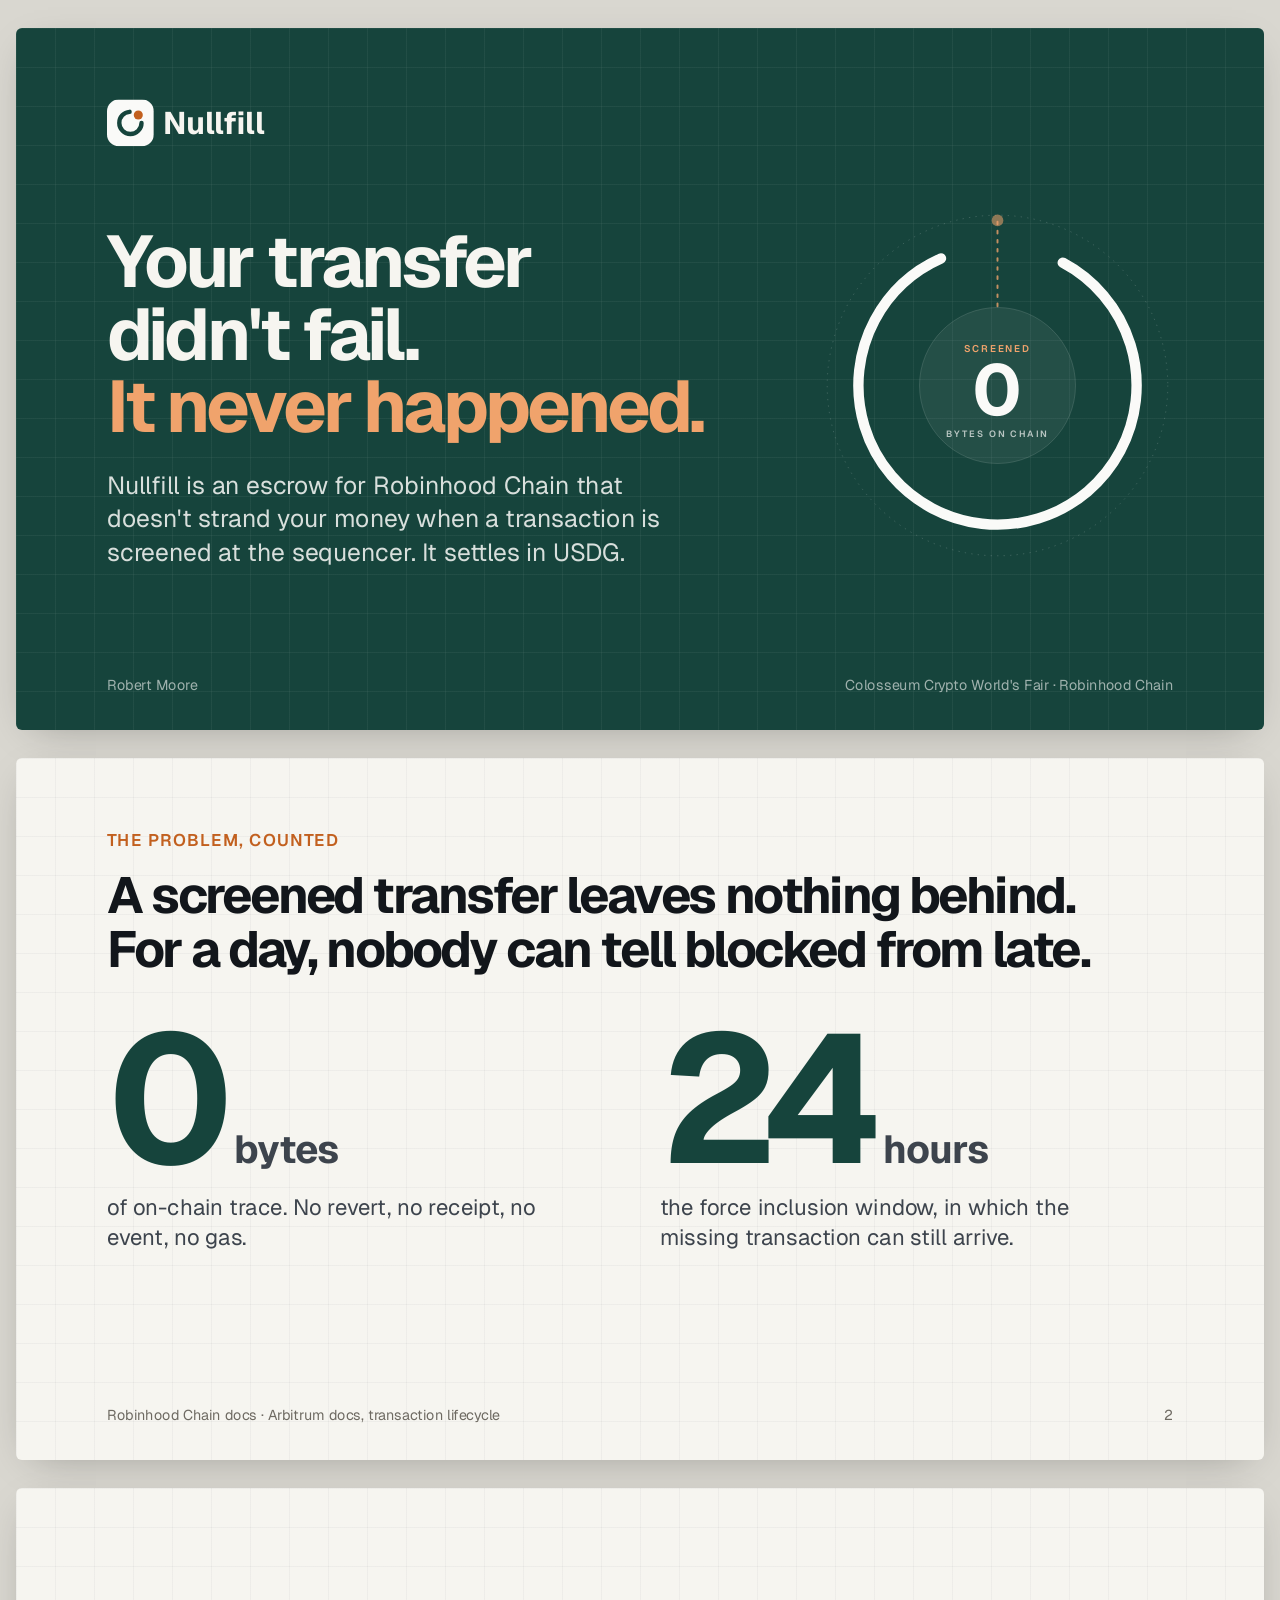
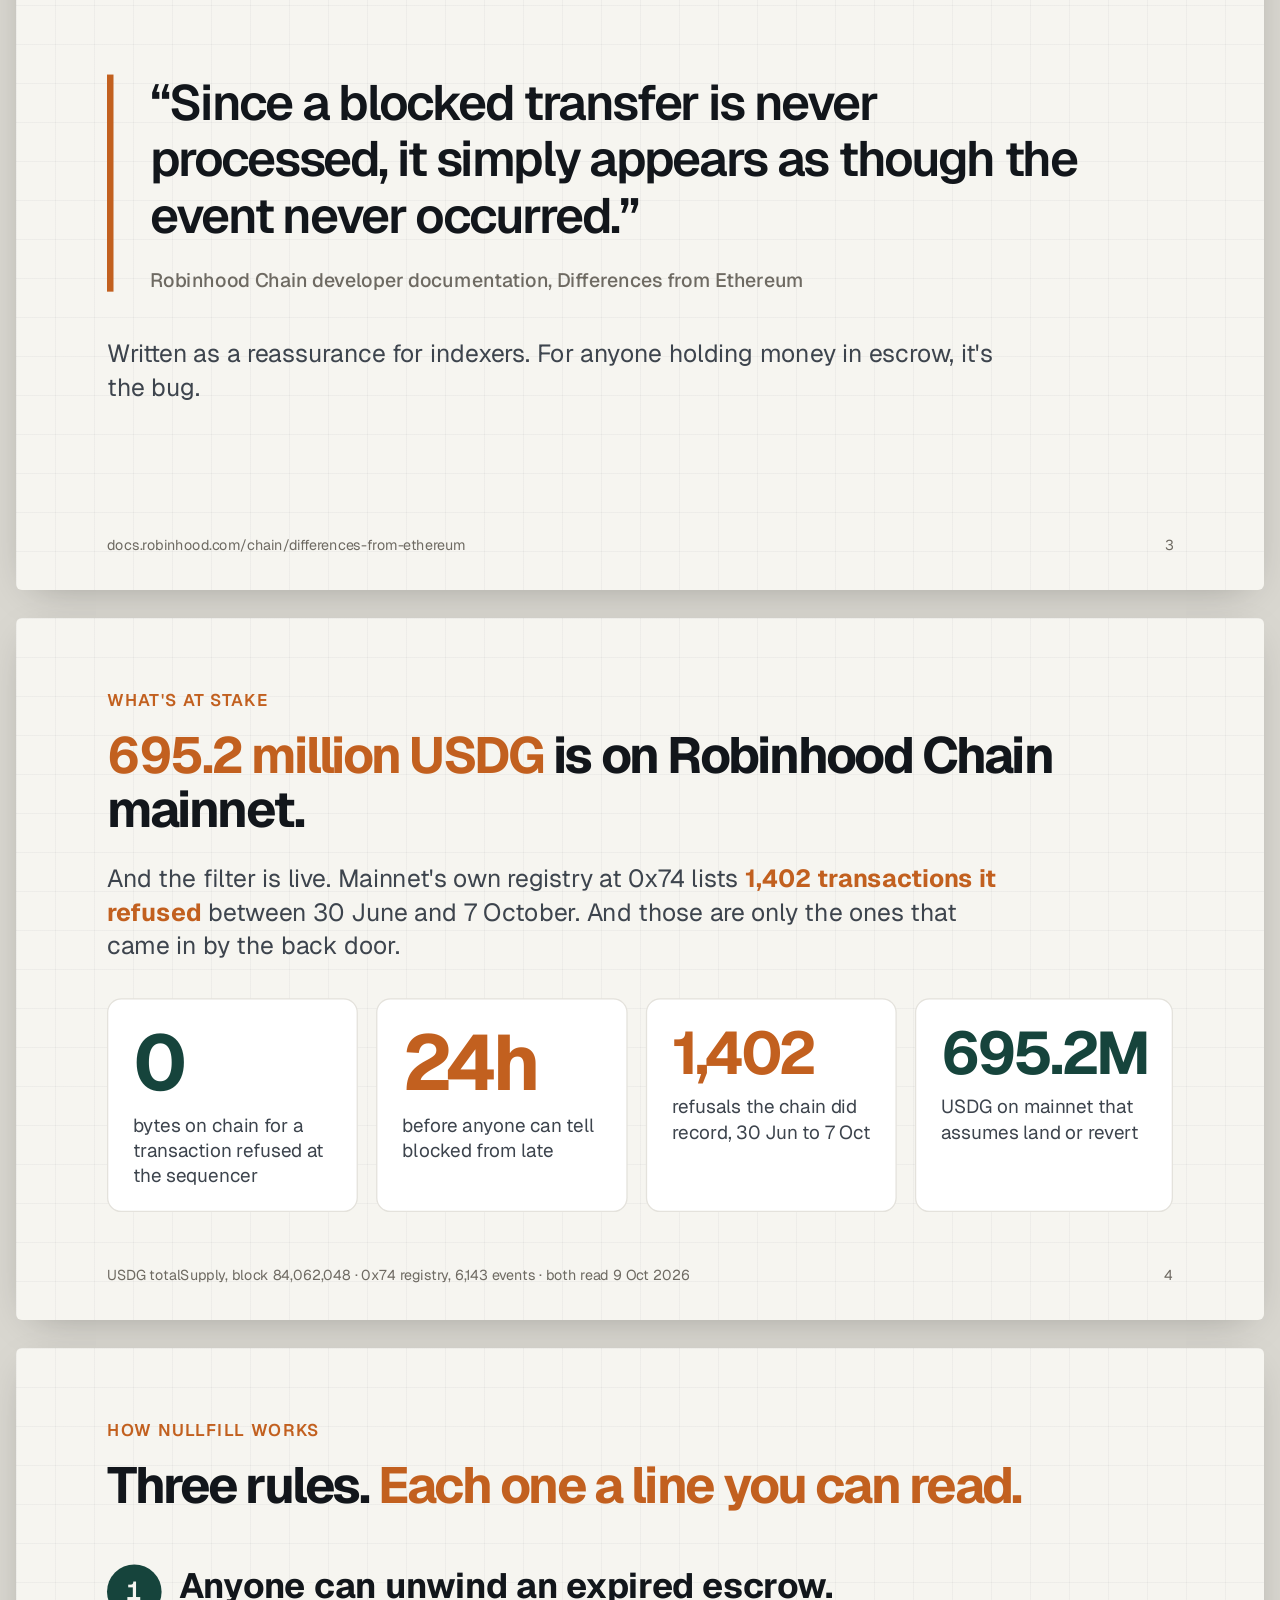
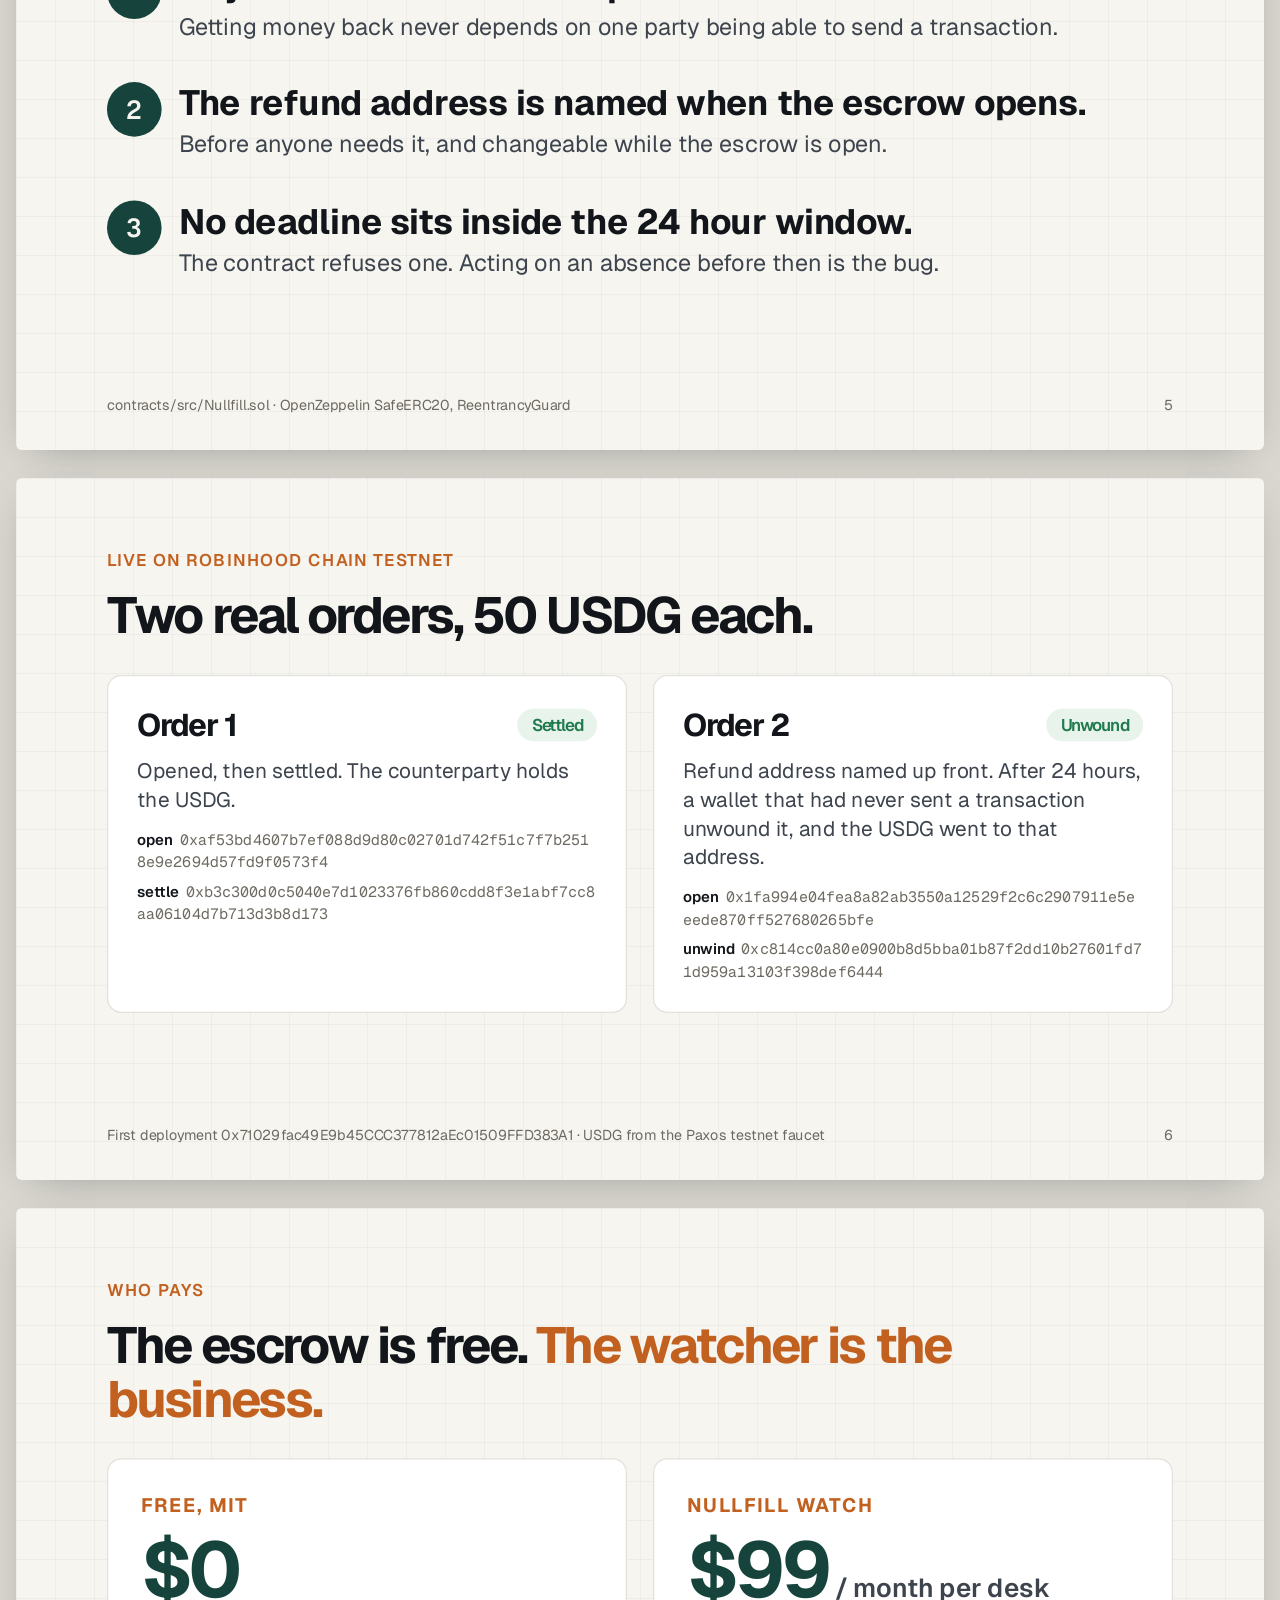
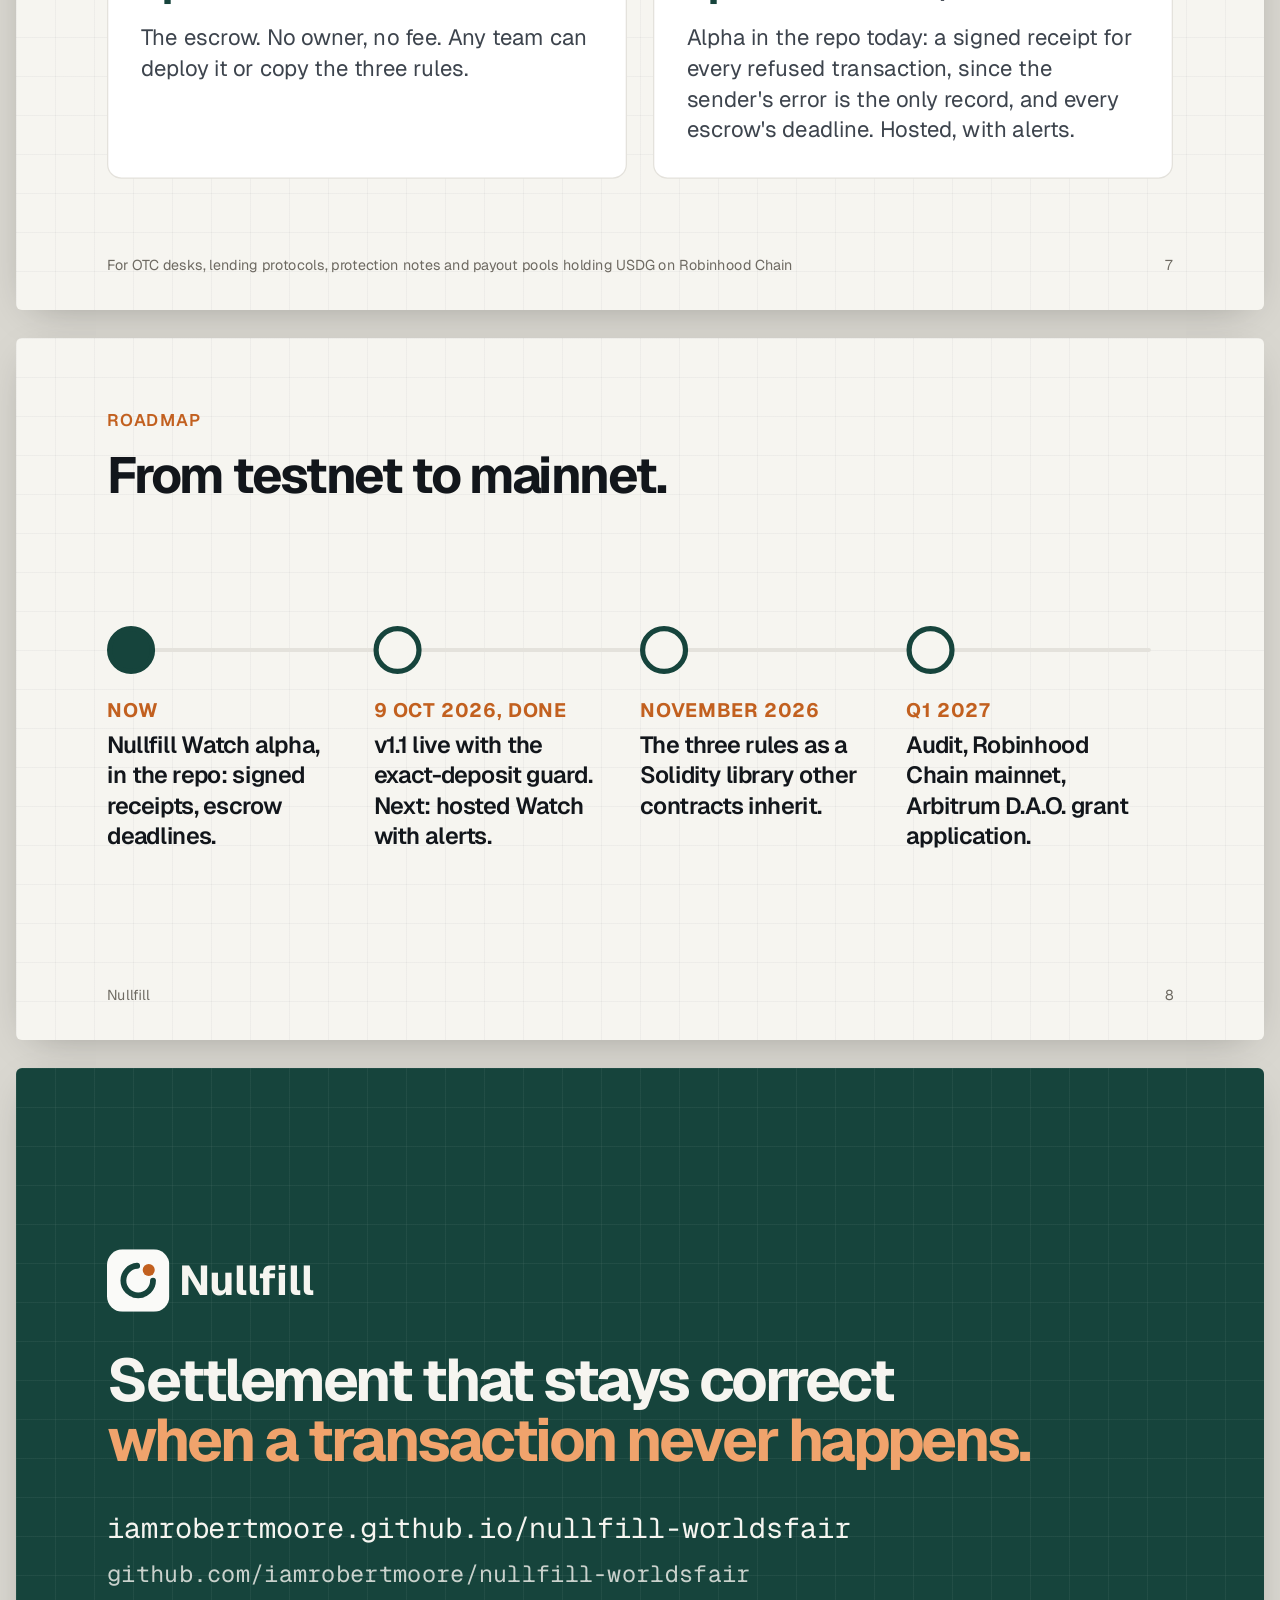
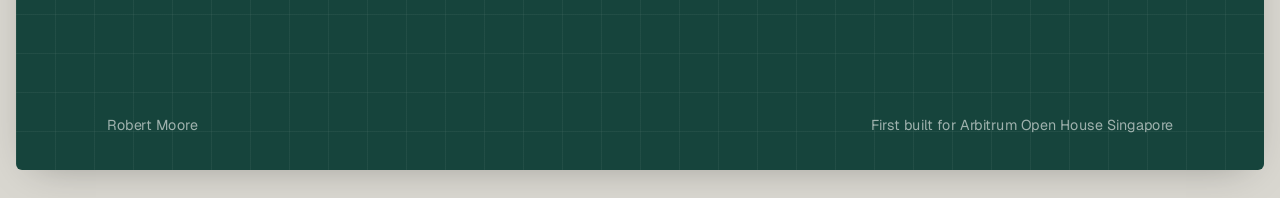
==== web/deck/index.html @ 55152a64 "Continue for Colosseum: README, deck and scripts point at the new deployment, figures re-measured on" ====
<!DOCTYPE html>
<html lang="en">
<head>
<meta charset="utf-8">
<meta name="viewport" content="width=device-width, initial-scale=1">
<title>Nullfill · pitch deck</title>
<link rel="icon" href="../favicon.svg" type="image/svg+xml">
<link rel="preconnect" href="https://fonts.googleapis.com">
<link href="https://fonts.googleapis.com/css2?family=Geist:wght@400;500;600;700;800&family=Geist+Mono:wght@400;600&display=swap" rel="stylesheet">
<style>
  :root {
    --ink: #12161b; --ink-soft: #3d444d; --muted: #6e6a62;
    --paper: #f6f5f0; --paper-2: #f3f2ed; --line: #e4e2dc;
    --brand: #16443c; --brand-soft: #e6efec;
    --signal: #c2601f; --signal-soft: #fbeee5;
    --good: #1f7a4d; --good-soft: #e8f3ec;
    --serif: "Geist", "Inter", sans-serif;
    --sans: "Geist", "Inter", ui-sans-serif, -apple-system, "Segoe UI", Helvetica, Arial, sans-serif;
    --mono: "Geist Mono", "JetBrains Mono", ui-monospace, Menlo, monospace;
  }
  * { box-sizing: border-box; }
  html, body { margin: 0; background: #d9d7d0; color: var(--ink); font-family: var(--sans); }
  .deck { display: flex; flex-direction: column; align-items: center; gap: 28px; padding: 28px 0; }
  .frame { width: min(100vw - 32px, 1920px); aspect-ratio: 16 / 9; position: relative; overflow: hidden;
           box-shadow: 0 10px 40px -18px rgba(0,0,0,.35); border-radius: 6px; }
  .slide { position: absolute; top: 0; left: 0; width: 1920px; height: 1080px; transform-origin: 0 0;
           background: var(--paper); padding: 110px 140px; display: flex; flex-direction: column; }
  .slide.dark { background: var(--brand); color: var(--paper); }
  /* a faint grid, the only decoration */
  .slide::before { content: ""; position: absolute; inset: 0; pointer-events: none;
    background-image: linear-gradient(rgba(18,22,27,.035) 1px, transparent 1px),
                      linear-gradient(90deg, rgba(18,22,27,.035) 1px, transparent 1px);
    background-size: 60px 60px; }
  .slide.dark::before { background-image: linear-gradient(rgba(250,250,248,.05) 1px, transparent 1px),
                      linear-gradient(90deg, rgba(250,250,248,.05) 1px, transparent 1px); }
  .slide > * { position: relative; }
  .foot { position: absolute; left: 140px; right: 140px; bottom: 56px; display: flex; justify-content: space-between;
          font-size: 22px; color: var(--muted); }
  .dark .foot { color: rgba(250,250,248,.6); }
  .brand { display: flex; align-items: center; gap: 14px; font-weight: 700; color: var(--ink); }
  .dark .brand { color: var(--paper); }
  .eyebrow { font-size: 26px; font-weight: 600; letter-spacing: .08em; text-transform: uppercase; color: var(--signal); margin: 0 0 26px; }
  h1 { font-family: var(--serif); font-size: 112px; line-height: 1.0; letter-spacing: -0.05em; margin: 0; font-weight: 700; }
  h1 em, h2 em { font-style: normal; color: var(--signal); }
  .dark h1 em { color: #f0a36c; }
  h2 { font-family: var(--serif); font-size: 78px; line-height: 1.06; letter-spacing: -0.045em; margin: 0 0 40px; font-weight: 700; max-width: 1560px; }
  .gap { color: var(--signal); }
  .lede { font-size: 38px; line-height: 1.35; color: var(--ink-soft); max-width: 1400px; margin: 40px 0 0; }
  .dark .lede { color: rgba(250,250,248,.85); }
  .big { display: grid; grid-template-columns: 1fr 1fr; gap: 60px; margin-top: 30px; }
  .num { font-family: var(--serif); font-size: 280px; font-weight: 700; letter-spacing: -0.06em; line-height: .85; color: var(--brand); }
  .num span { font-family: var(--sans); font-size: 60px; letter-spacing: -0.01em; margin-left: 16px; color: var(--ink-soft); font-weight: 700; }
  .cap { font-size: 34px; line-height: 1.35; color: var(--ink-soft); margin-top: 26px; max-width: 700px; }
  blockquote { margin: 0; font-family: var(--serif); font-size: 76px; line-height: 1.14; letter-spacing: -0.04em; font-weight: 600; max-width: 1560px;
               border-left: 10px solid var(--signal); padding-left: 56px; }
  cite { display: block; font-family: var(--sans); font-style: normal; font-size: 30px; font-weight: 500; color: var(--muted); margin-top: 40px; letter-spacing: 0; }
  .stat-row { display: grid; grid-template-columns: repeat(4, 1fr); gap: 28px; margin-top: 56px; }
  .card { background: #fff; border: 2px solid var(--line); border-radius: 22px; padding: 36px 38px; }
  .card .k { font-family: var(--serif); font-size: 120px; font-weight: 700; letter-spacing: -0.06em; color: var(--brand); line-height: 1; }
  .card .k.warn { color: var(--signal); }
  .card .t { font-size: 29px; line-height: 1.32; color: var(--ink-soft); margin-top: 18px; }
  .rules { list-style: none; padding: 0; margin: 40px 0 0; display: grid; gap: 64px; counter-reset: r; }
  .rules li { counter-increment: r; display: grid; grid-template-columns: 110px 1fr; align-items: start;
              font-size: 54px; line-height: 1.22; font-weight: 700; }
  .rules li::before { content: counter(r); width: 84px; height: 84px; border-radius: 50%; background: var(--brand); color: var(--paper);
              display: grid; place-items: center; font-family: var(--mono); font-size: 40px; font-weight: 600; }
  .rules small { display: block; font-size: 36px; font-weight: 400; color: var(--ink-soft); margin-top: 8px; }
  .orders { display: grid; grid-template-columns: 1fr 1fr; gap: 40px; margin-top: 10px; }
  .order { background: #fff; border: 2px solid var(--line); border-radius: 22px; padding: 44px; }
  .order h3 { margin: 0 0 18px; font-family: var(--serif); font-weight: 700; letter-spacing: -0.04em; font-size: 48px; display: flex; justify-content: space-between; align-items: center; }
  .pill { font-family: var(--sans); font-size: 26px; font-weight: 600; border-radius: 999px; padding: 8px 22px; }
  .pill.good { background: var(--good-soft); color: var(--good); }
  .order p { font-size: 32px; line-height: 1.38; color: var(--ink-soft); margin: 0 0 22px; }
  code, .mono { font-family: var(--mono); }
  .hash { font-family: var(--mono); font-size: 23px; color: var(--muted); word-break: break-all; line-height: 1.5; }
  .hash b { color: var(--ink); font-weight: 600; font-family: var(--sans); margin-right: 10px; }
  .money { display: grid; grid-template-columns: 1fr 1fr; gap: 40px; margin-top: 10px; }
  .money .card { padding: 50px; }
  .money h3 { margin: 0 0 20px; font-size: 30px; letter-spacing: .08em; text-transform: uppercase; color: var(--signal); }
  .money .price { font-family: var(--serif); font-size: 120px; font-weight: 700; letter-spacing: -0.06em; color: var(--brand); line-height: 1; }
  .money .price span { font-family: var(--sans); font-size: 40px; color: var(--ink-soft); font-weight: 600; letter-spacing: 0; }
  .money p { font-size: 34px; line-height: 1.38; color: var(--ink-soft); margin: 22px 0 0; }
  .road { display: grid; grid-template-columns: repeat(4, 1fr); gap: 0; margin-top: 150px; position: relative; }
  .road::before { content: ""; position: absolute; top: 34px; left: 34px; right: 34px; height: 6px; background: var(--line); border-radius: 3px; }
  .step { position: relative; padding-right: 50px; }
  .step .dot { width: 74px; height: 74px; border-radius: 50%; background: var(--paper); border: 8px solid var(--brand); }
  .step:first-child .dot { background: var(--brand); }
  .step .when { font-size: 30px; font-weight: 700; color: var(--signal); margin: 36px 0 12px; letter-spacing: .04em; text-transform: uppercase; }
  .step .what { font-family: var(--serif); font-weight: 600 !important; letter-spacing: -0.03em; font-size: 36px; line-height: 1.3; font-weight: 600; }
  .close-url { font-family: var(--mono); font-size: 44px; margin-top: 60px; color: var(--paper); }
  .close-url div { margin-top: 18px; opacity: .8; font-size: 36px; }
  @media print { .deck { gap: 0; padding: 0; } .frame { box-shadow: none; border-radius: 0; } }
</style>
</head>
<body>
<div class="deck">

<!-- P1 -->
<div class="frame"><section class="slide dark" id="s1">
  <div class="brand" style="margin-bottom:120px">
    <svg width="72" height="72" viewBox="0 0 64 64" aria-hidden="true"><rect width="64" height="64" rx="16" fill="#FAFAF8"/><circle cx="32" cy="32" r="15.2" fill="none" stroke="#16443C" stroke-width="6" stroke-dasharray="70 25.5" stroke-linecap="round"/><circle cx="42.8" cy="21.2" r="6.2" fill="#C2601F"/></svg>
    <span style="font-size:48px">Nullfill</span>
  </div>
  <h1>Your transfer<br>didn't fail.<br><em>It never happened.</em></h1>
  <p class="lede" style="max-width:900px">Nullfill is an escrow for Robinhood Chain that doesn't strand your money when a transaction is screened at the sequencer. It settles in USDG.</p>
  <svg viewBox="0 0 600 600" width="600" height="600" style="position:absolute;right:110px;top:250px" aria-hidden="true">
    <circle cx="300" cy="300" r="262" fill="none" stroke="rgba(250,250,248,.18)" stroke-width="1.5" stroke-dasharray="2 8"/>
    <circle cx="300" cy="300" r="214" fill="none" stroke="#FAFAF8" stroke-width="16" stroke-linecap="round" stroke-dasharray="1150 194" transform="rotate(-62 300 300)"/>
    <line x1="300" y1="178" x2="300" y2="40" stroke="#f0a36c" stroke-width="3" stroke-linecap="round" stroke-dasharray="4 10" opacity=".8"/>
    <circle cx="300" cy="46" r="9" fill="#f0a36c" opacity=".55"/>
    <circle cx="300" cy="300" r="120" fill="rgba(250,250,248,.06)" stroke="rgba(250,250,248,.2)"/>
    <text x="300" y="248" text-anchor="middle" font-family="Geist" font-weight="600" font-size="15" letter-spacing="3" fill="#f0a36c">SCREENED</text>
    <text x="300" y="345" text-anchor="middle" font-family="Geist" font-weight="700" font-size="110" fill="#FAFAF8">0</text>
    <text x="300" y="380" text-anchor="middle" font-family="Geist" font-weight="600" font-size="14" letter-spacing="3" fill="rgba(250,250,248,.7)">BYTES ON CHAIN</text>
  </svg>
  <div class="foot"><span>Robert Moore</span><span>Colosseum Crypto World's Fair · Robinhood Chain</span></div>
</section></div>

<!-- P2 -->
<div class="frame"><section class="slide" id="s2">
  <p class="eyebrow">The problem, counted</p>
  <h2>A screened transfer leaves nothing behind. For a day, nobody can tell blocked from late.</h2>
  <div class="big">
    <div><div class="num">0<span>bytes</span></div><p class="cap">of on-chain trace. No revert, no receipt, no event, no gas.</p></div>
    <div><div class="num">24<span>hours</span></div><p class="cap">the force inclusion window, in which the missing transaction can still arrive.</p></div>
  </div>
  <div class="foot"><span>Robinhood Chain docs · Arbitrum docs, transaction lifecycle</span><span>2</span></div>
</section></div>

<!-- P3 -->
<div class="frame"><section class="slide" id="s3" style="justify-content:center">
  <blockquote>“Since a blocked transfer is never processed, it simply appears as though the event never occurred.”
    <cite>Robinhood Chain developer documentation, Differences from Ethereum</cite></blockquote>
  <p class="lede" style="margin-top:70px">Written as a reassurance for indexers. For anyone holding money in escrow, it's the bug.</p>
  <div class="foot"><span>docs.robinhood.com/chain/differences-from-ethereum</span><span>3</span></div>
</section></div>

<!-- P4 -->
<div class="frame"><section class="slide" id="s4">
  <p class="eyebrow">What's at stake</p>
  <h2><em>695.2 million USDG</em> is on Robinhood Chain mainnet.</h2>
  <p class="lede" style="margin-top:0">And the filter is live. Mainnet's own registry at 0x74 lists <b style="color:var(--signal)">1,402 transactions it refused</b> between 30 June and 7 October. And those are only the ones that came in by the back door.</p>
  <div class="stat-row">
    <div class="card"><div class="k">0</div><div class="t">bytes on chain for a transaction refused at the sequencer</div></div>
    <div class="card"><div class="k warn">24h</div><div class="t">before anyone can tell blocked from late</div></div>
    <div class="card"><div class="k warn" style="font-size:92px">1,402</div><div class="t">refusals the chain did record, 30 Jun to 7 Oct</div></div>
    <div class="card"><div class="k" style="font-size:92px">695.2M</div><div class="t">USDG on mainnet that assumes land or revert</div></div>
  </div>
  <div class="foot"><span>USDG totalSupply, block 84,062,048 · 0x74 registry, 6,143 events · both read 9 Oct 2026</span><span>4</span></div>
</section></div>

<!-- P5 -->
<div class="frame"><section class="slide" id="s5">
  <p class="eyebrow">How Nullfill works</p>
  <h2>Three rules. <em>Each one a line you can read.</em></h2>
  <ol class="rules">
    <li><div>Anyone can unwind an expired escrow.<small>Getting money back never depends on one party being able to send a transaction.</small></div></li>
    <li><div>The refund address is named when the escrow opens.<small>Before anyone needs it, and changeable while the escrow is open.</small></div></li>
    <li><div>No deadline sits inside the 24 hour window.<small>The contract refuses one. Acting on an absence before then is the bug.</small></div></li>
  </ol>
  <div class="foot"><span>contracts/src/Nullfill.sol · OpenZeppelin SafeERC20, ReentrancyGuard</span><span>5</span></div>
</section></div>

<!-- P6 -->
<div class="frame"><section class="slide" id="s6">
  <p class="eyebrow">Live on Robinhood Chain testnet</p>
  <h2>Two real orders, 50 USDG each.</h2>
  <div class="orders">
    <div class="order"><h3>Order 1 <span class="pill good">Settled</span></h3>
      <p>Opened, then settled. The counterparty holds the USDG.</p>
      <div class="hash"><b>open</b>0xaf53bd4607b7ef088d9d80c02701d742f51c7f7b2518e9e2694d57fd9f0573f4</div>
      <div class="hash" style="margin-top:12px"><b>settle</b>0xb3c300d0c5040e7d1023376fb860cdd8f3e1abf7cc8aa06104d7b713d3b8d173</div></div>
    <div class="order"><h3>Order 2 <span class="pill good" id="o2pill">Unwound</span></h3>
      <p>Refund address named up front. After 24 hours, a wallet that had never sent a transaction unwound it, and the USDG went to that address.</p>
      <div class="hash"><b>open</b>0x1fa994e04fea8a82ab3550a12529f2c6c2907911e5eeede870ff527680265bfe</div>
      <div class="hash" style="margin-top:12px" id="o2unwind"><b>unwind</b>0xc814cc0a80e0900b8d5bba01b87f2dd10b27601fd71d959a13103f398def6444</div></div>
  </div>
  <div class="foot"><span>First deployment 0x71029fac49E9b45CCC377812aEc01509FFD383A1 · USDG from the Paxos testnet faucet</span><span>6</span></div>
</section></div>

<!-- P7 -->
<div class="frame"><section class="slide" id="s7">
  <p class="eyebrow">Who pays</p>
  <h2>The escrow is free. <em>The watcher is the business.</em></h2>
  <div class="money">
    <div class="card"><h3>Free, MIT</h3><div class="price">$0</div>
      <p>The escrow. No owner, no fee. Any team can deploy it or copy the three rules.</p></div>
    <div class="card"><h3>Nullfill Watch</h3><div class="price">$99<span> / month per desk</span></div>
      <p>Alpha in the repo today: a signed receipt for every refused transaction, since the sender's error is the only record, and every escrow's deadline. Hosted, with alerts.</p></div>
  </div>
  <div class="foot"><span>For OTC desks, lending protocols, protection notes and payout pools holding USDG on Robinhood Chain</span><span>7</span></div>
</section></div>

<!-- P8 -->
<div class="frame"><section class="slide" id="s8">
  <p class="eyebrow">Roadmap</p>
  <h2>From testnet to mainnet.</h2>
  <div class="road">
    <div class="step"><div class="dot"></div><div class="when">Now</div><div class="what">Nullfill Watch alpha, in the repo: signed receipts, escrow deadlines.</div></div>
    <div class="step"><div class="dot"></div><div class="when">9 Oct 2026, done</div><div class="what">v1.1 live with the exact-deposit guard. Next: hosted Watch with alerts.</div></div>
    <div class="step"><div class="dot"></div><div class="when">November 2026</div><div class="what">The three rules as a Solidity library other contracts inherit.</div></div>
    <div class="step"><div class="dot"></div><div class="when">Q1 2027</div><div class="what">Audit, Robinhood Chain mainnet, Arbitrum D.A.O. grant application.</div></div>
  </div>
  <div class="foot"><span>Nullfill</span><span>8</span></div>
</section></div>

<!-- P9 -->
<div class="frame"><section class="slide dark" id="s9" style="justify-content:center">
  <div class="brand" style="margin-bottom:60px">
    <svg width="96" height="96" viewBox="0 0 64 64" aria-hidden="true"><rect width="64" height="64" rx="16" fill="#FAFAF8"/><circle cx="32" cy="32" r="15.2" fill="none" stroke="#16443C" stroke-width="6" stroke-dasharray="70 25.5" stroke-linecap="round"/><circle cx="42.8" cy="21.2" r="6.2" fill="#C2601F"/></svg>
    <span style="font-size:64px">Nullfill</span>
  </div>
  <h1 style="font-size:92px">Settlement that stays correct<br><em>when a transaction never happens.</em></h1>
  <div class="close-url">iamrobertmoore.github.io/nullfill-worldsfair<div>github.com/iamrobertmoore/nullfill-worldsfair</div></div>
  <div class="foot"><span>Robert Moore</span><span>First built for Arbitrum Open House Singapore</span></div>
</section></div>

</div>
<script>
  // Scale each 1920x1080 slide to its frame, so the deck reads on any screen.
  const fit = () => document.querySelectorAll('.frame').forEach((f) => {
    f.querySelector('.slide').style.transform = `scale(${f.clientWidth / 1920})`;
  });
  addEventListener('resize', fit); fit();
</script>
</body>
</html>
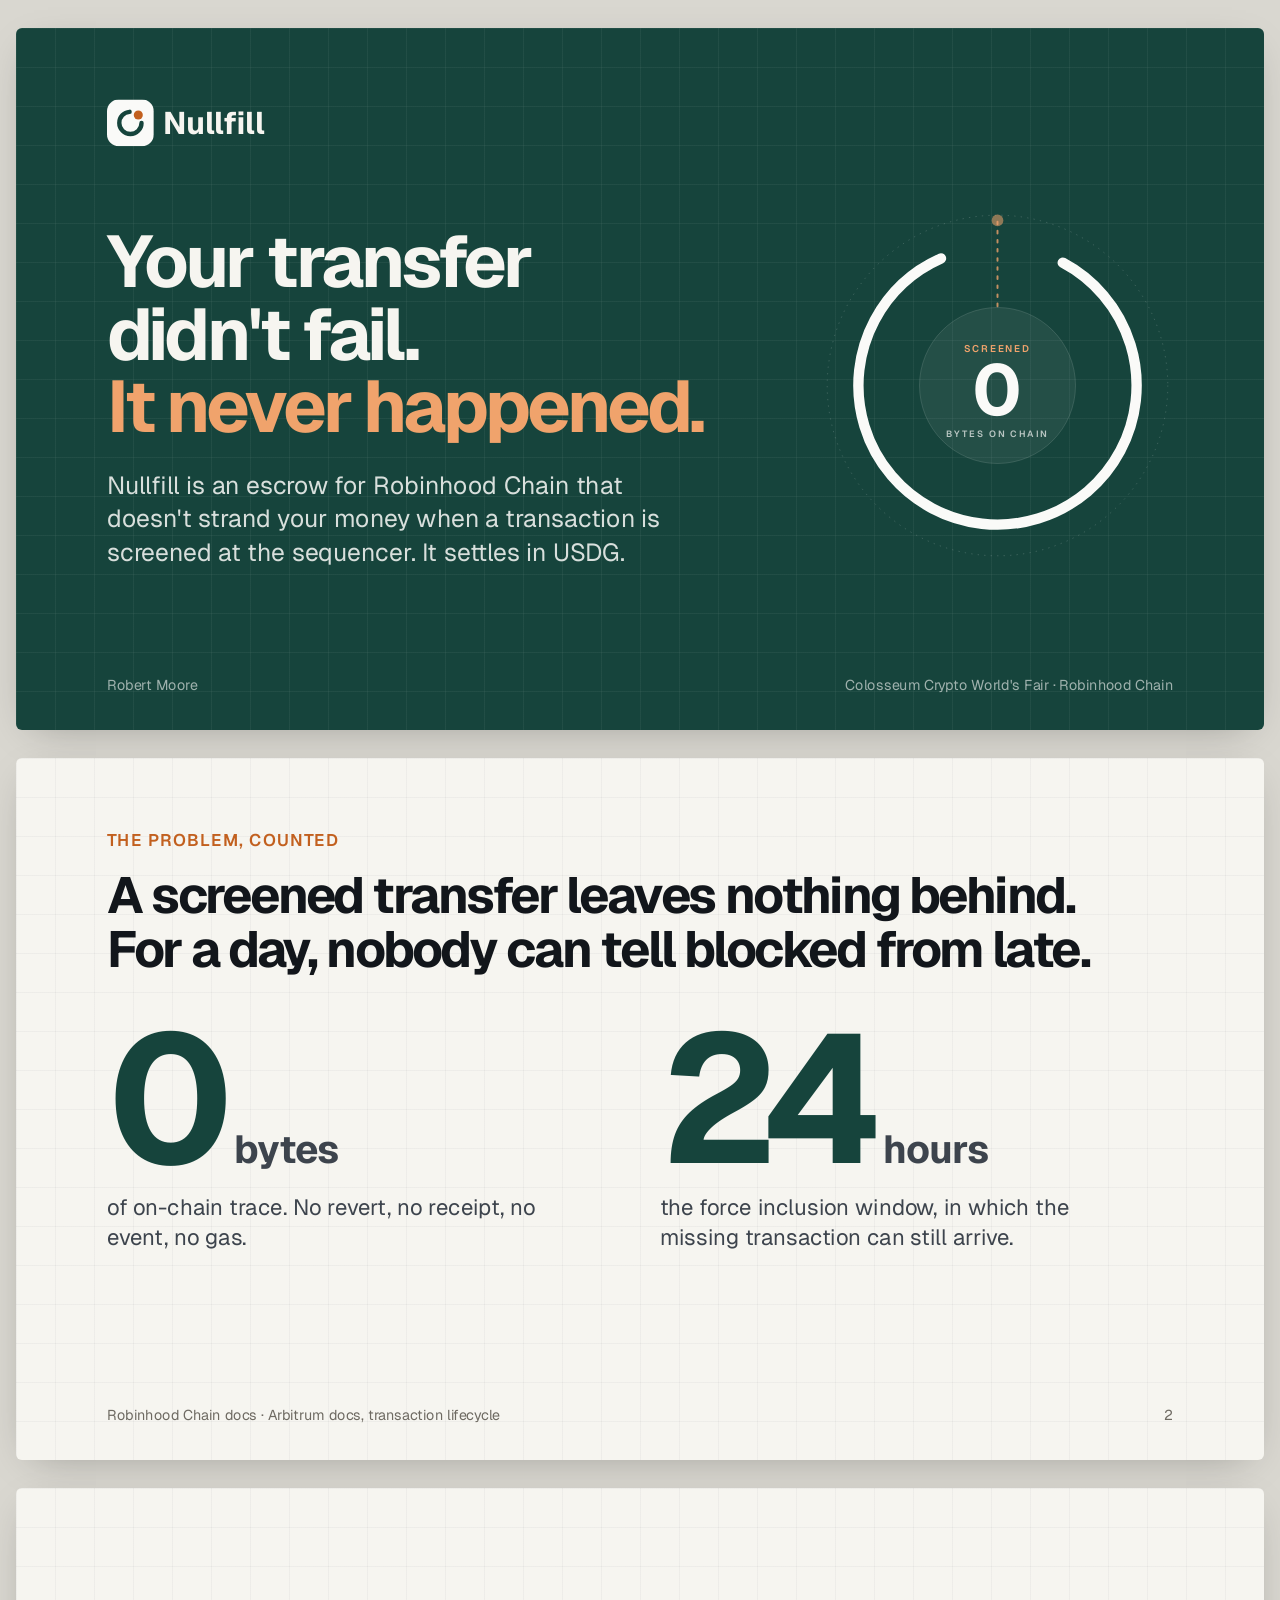
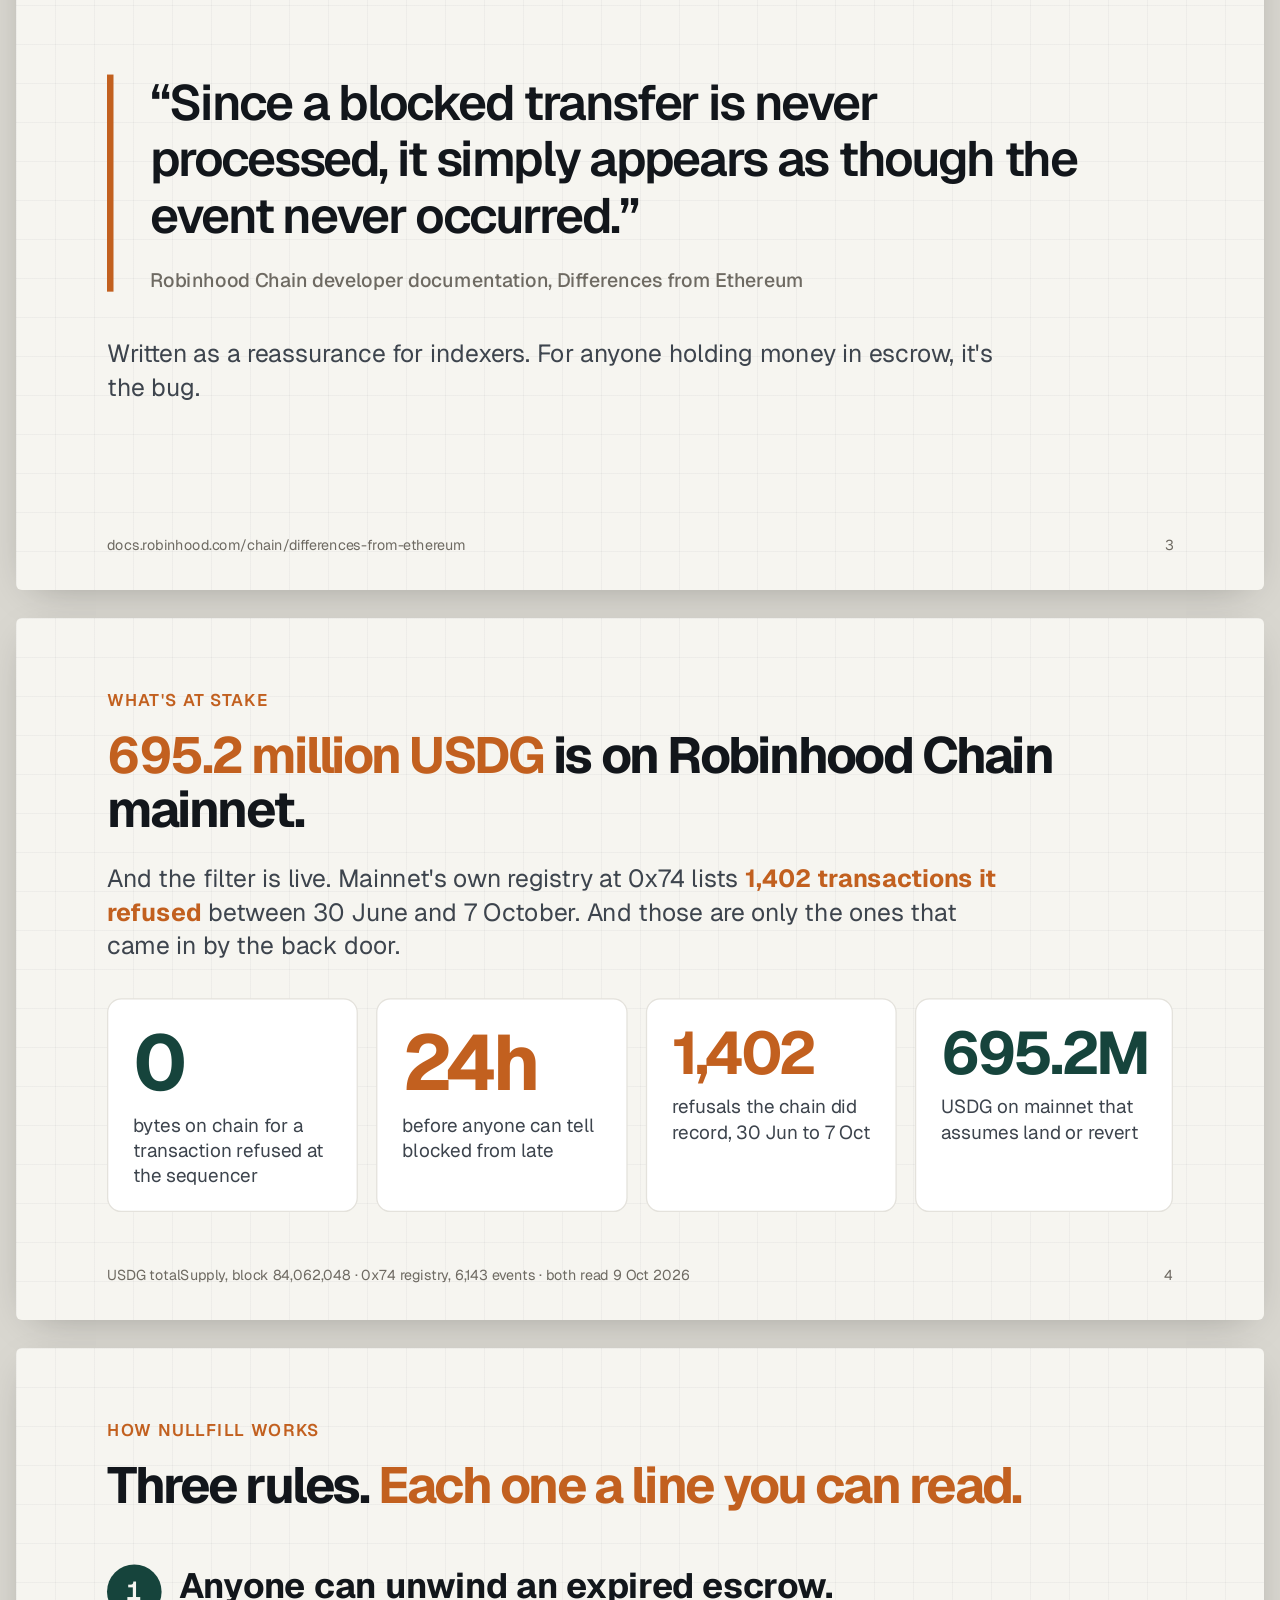
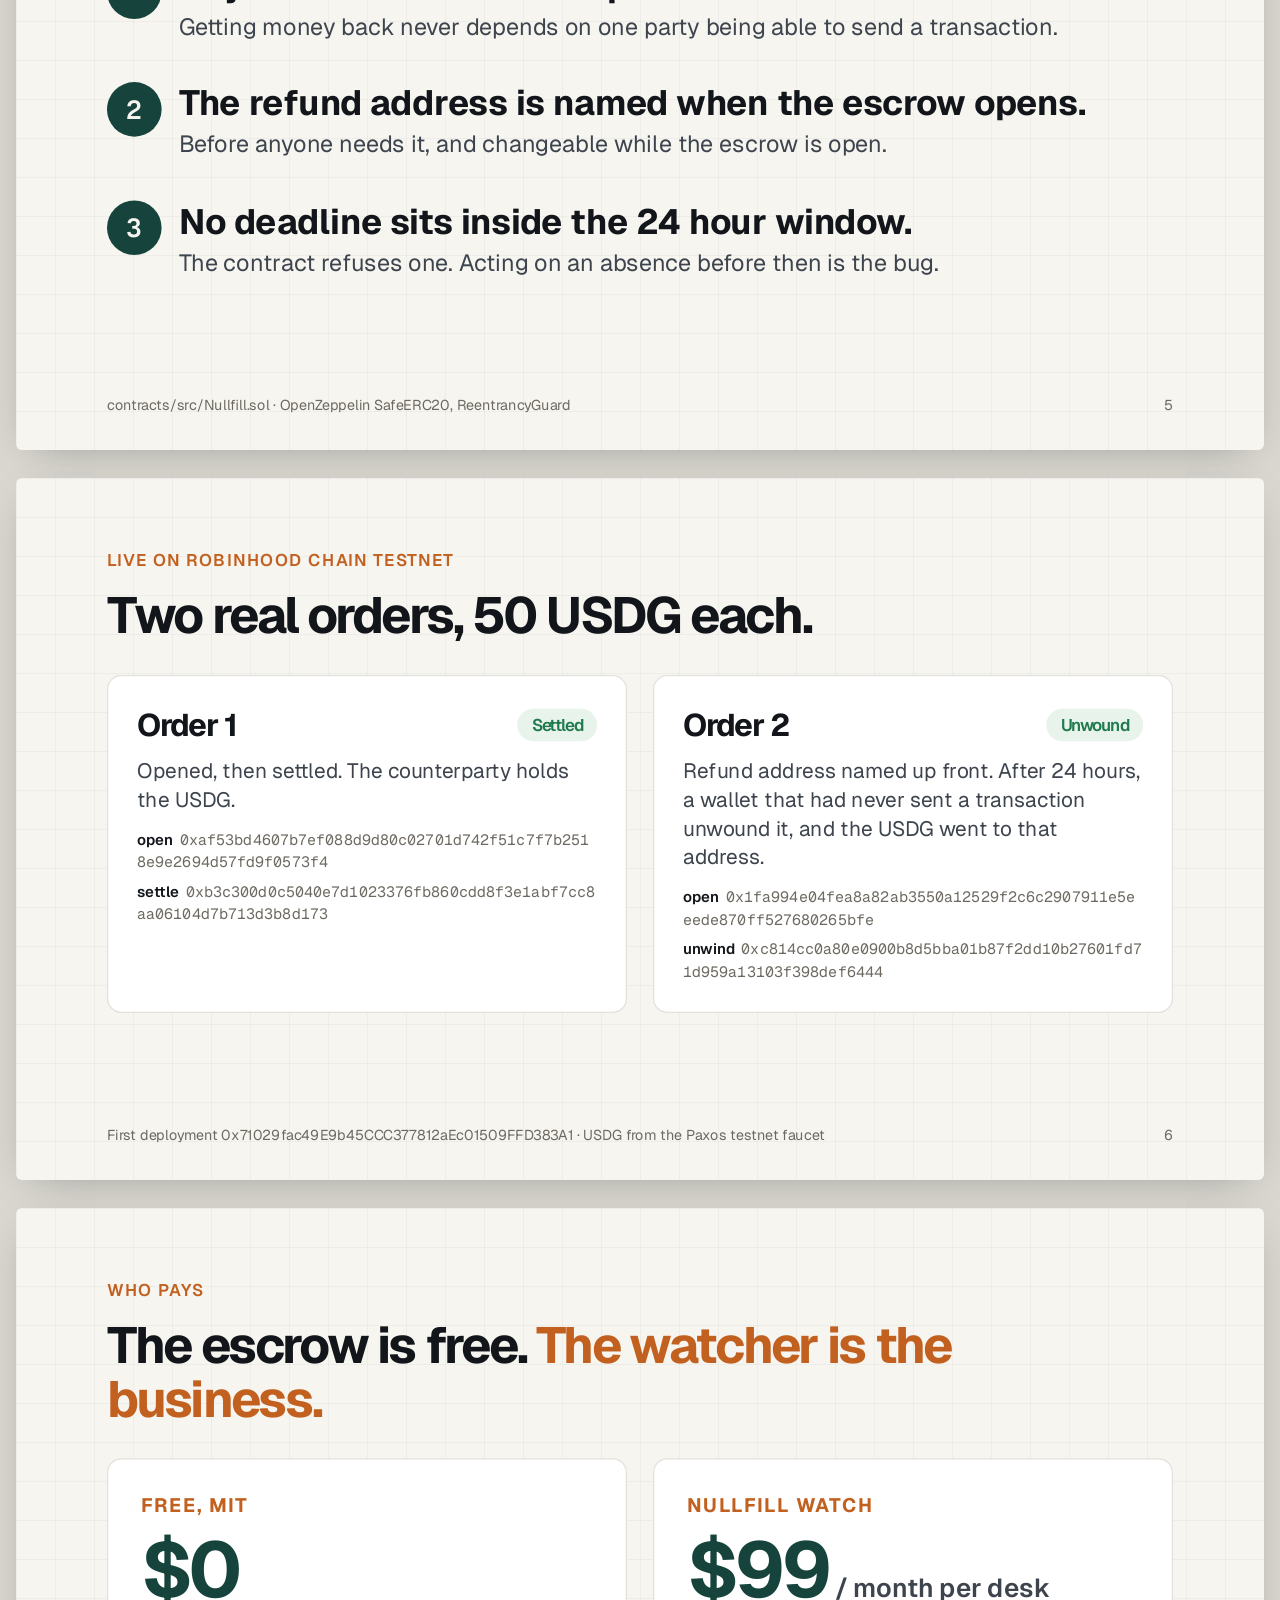
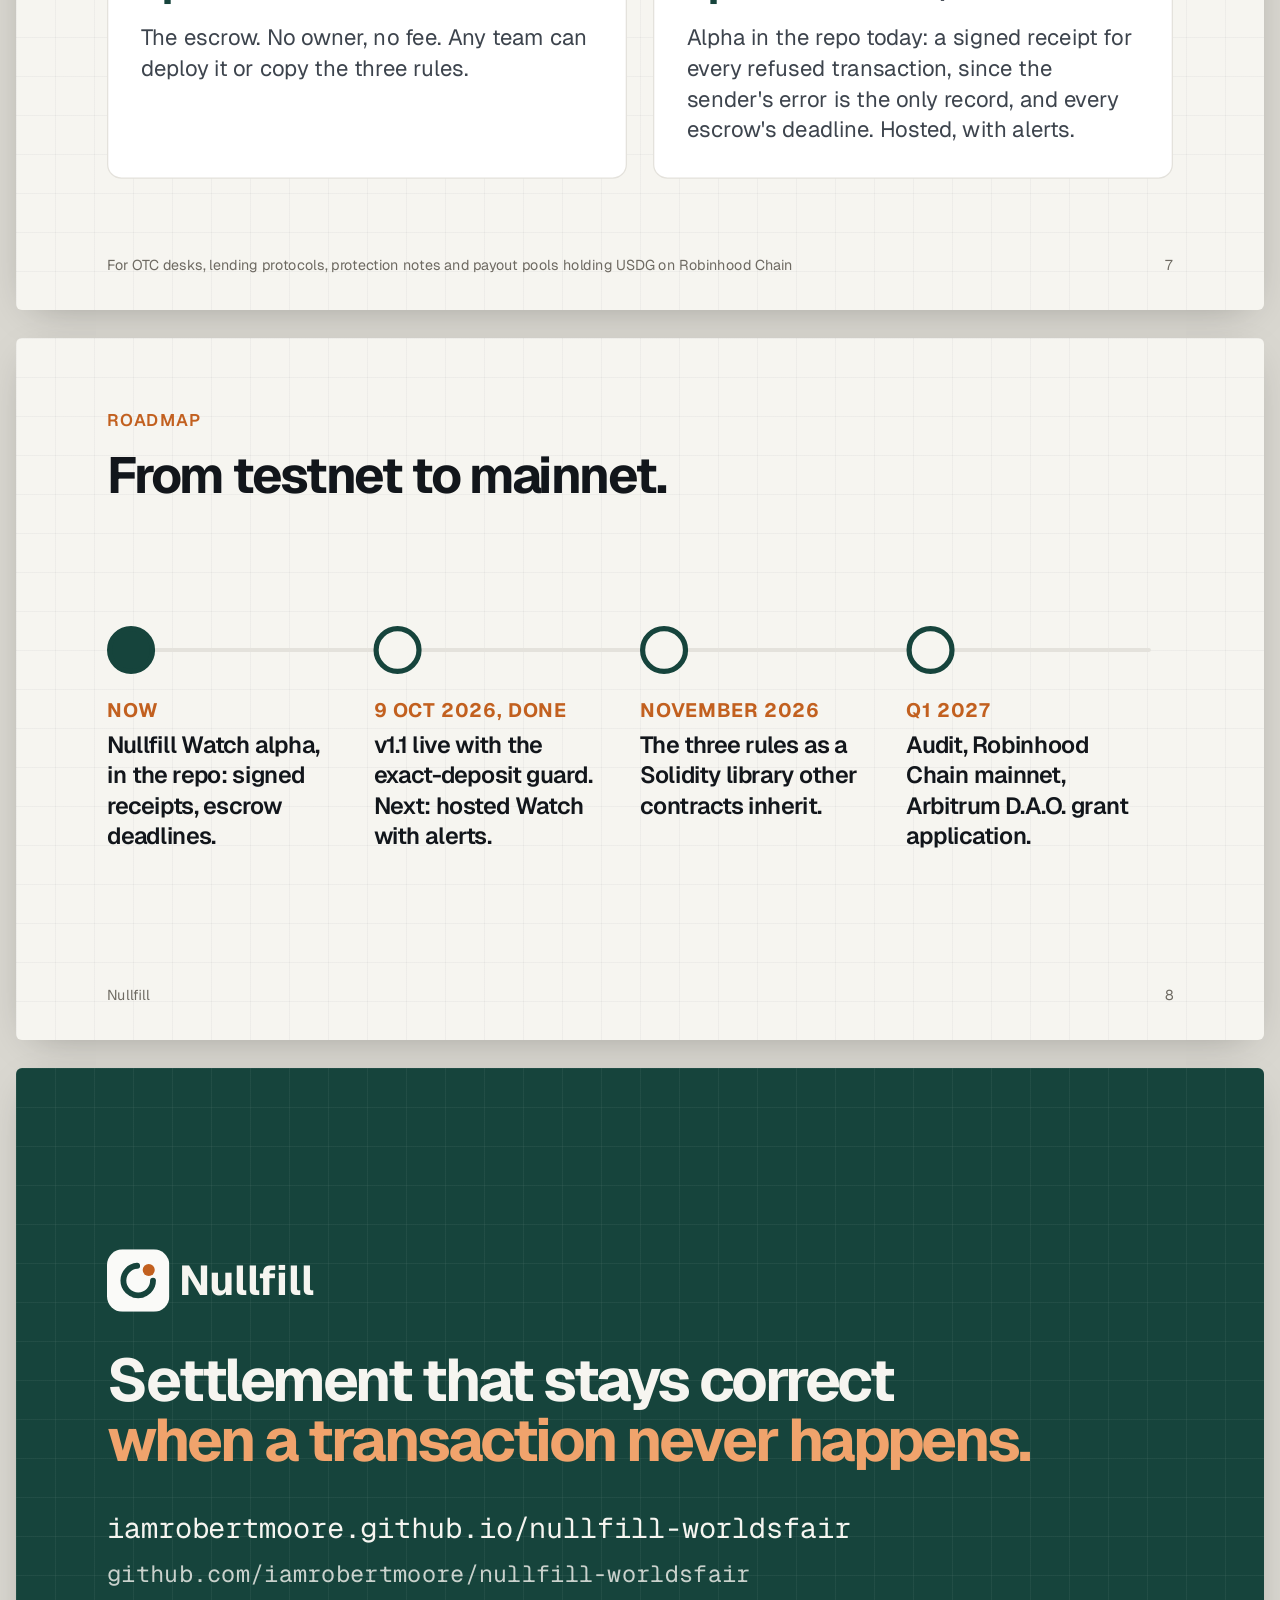
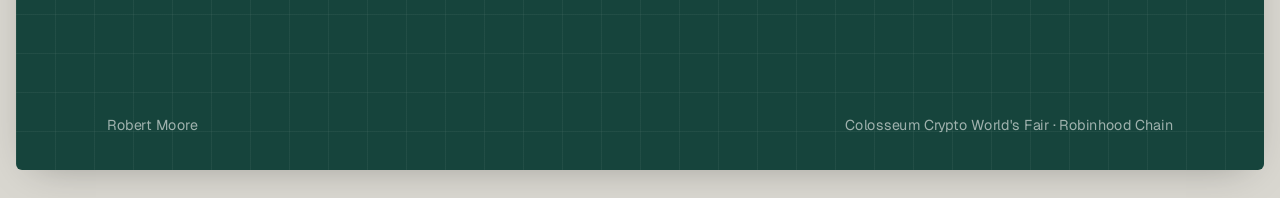
==== commit 9d1073eb: "README: one-screen summary, badges, the 23-address finding, clearer recovery-address and Watch frami" ====
--- a/web/deck/index.html
+++ b/web/deck/index.html
@@ -212,7 +212,7 @@
   </div>
   <h1 style="font-size:92px">Settlement that stays correct<br><em>when a transaction never happens.</em></h1>
   <div class="close-url">iamrobertmoore.github.io/nullfill-worldsfair<div>github.com/iamrobertmoore/nullfill-worldsfair</div></div>
-  <div class="foot"><span>Robert Moore</span><span>First built for Arbitrum Open House Singapore</span></div>
+  <div class="foot"><span>Robert Moore</span><span>Colosseum Crypto World's Fair · Robinhood Chain</span></div>
 </section></div>
 
 </div>
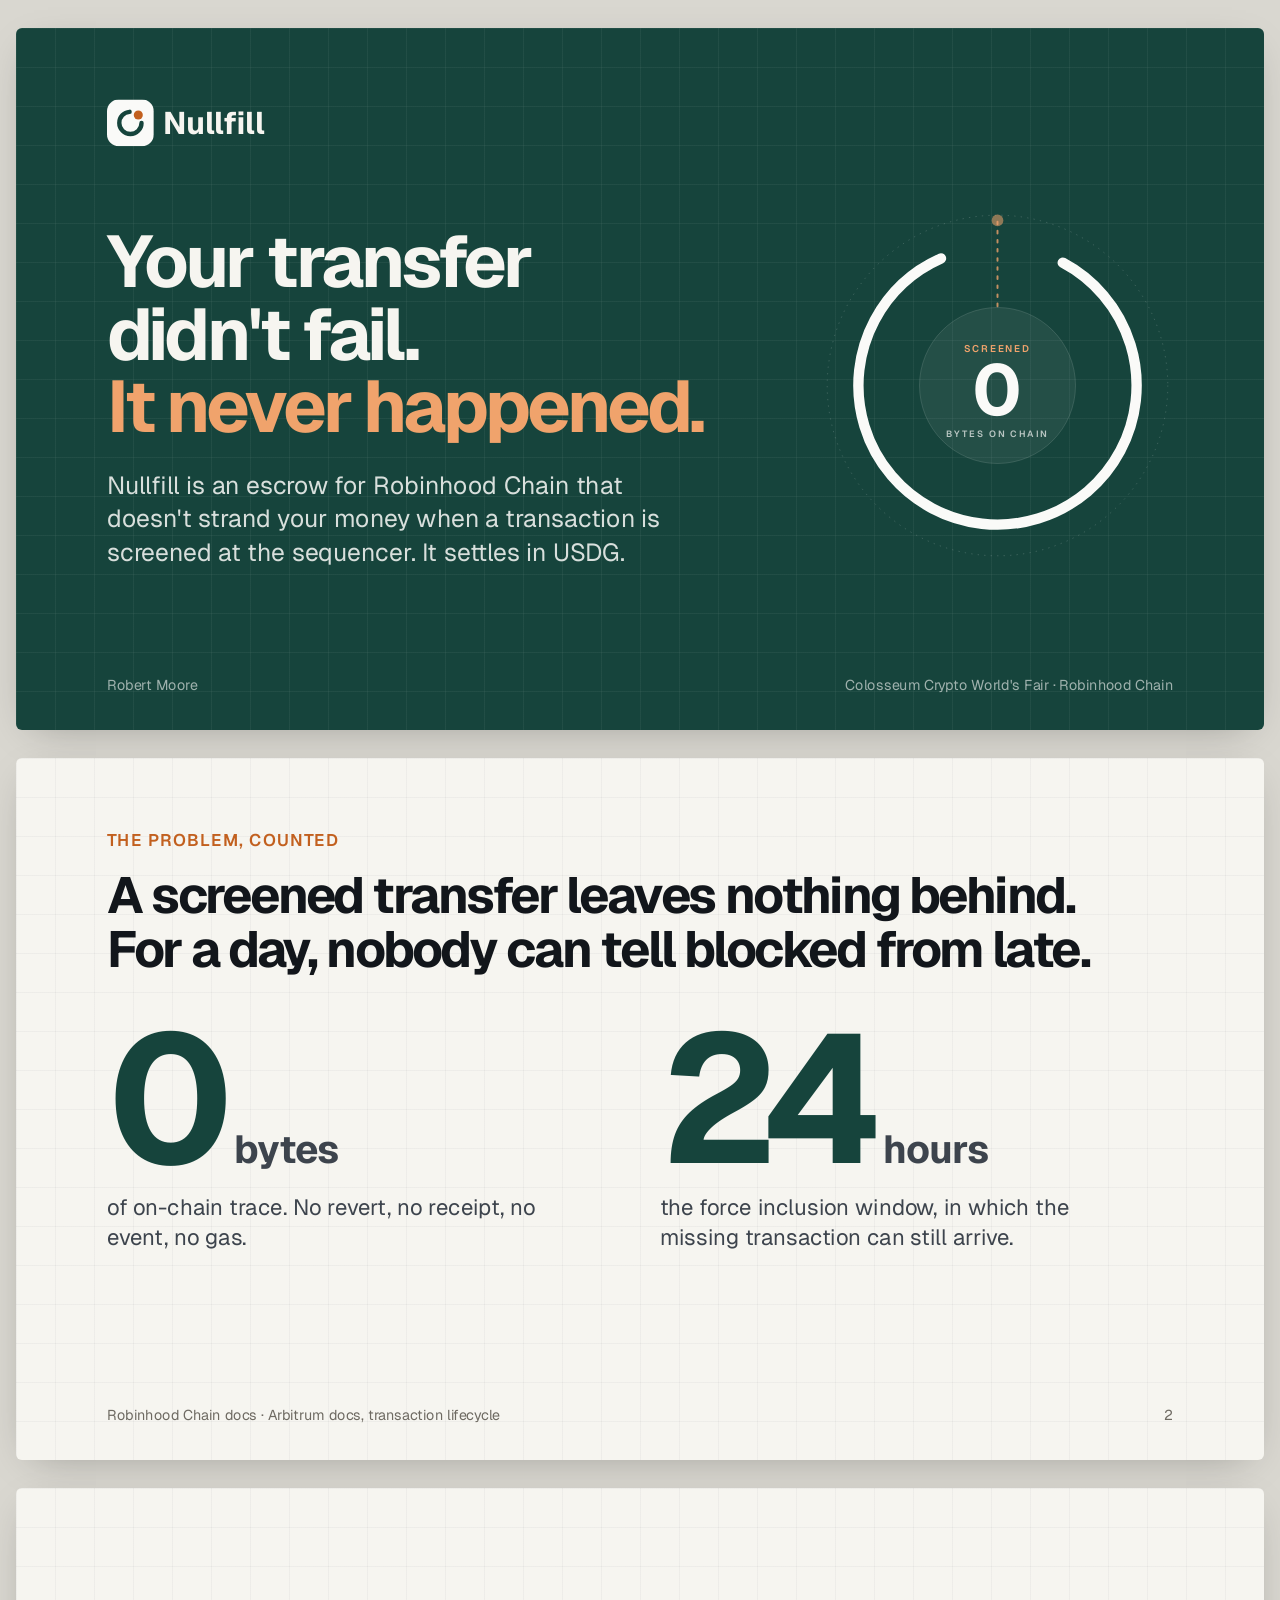
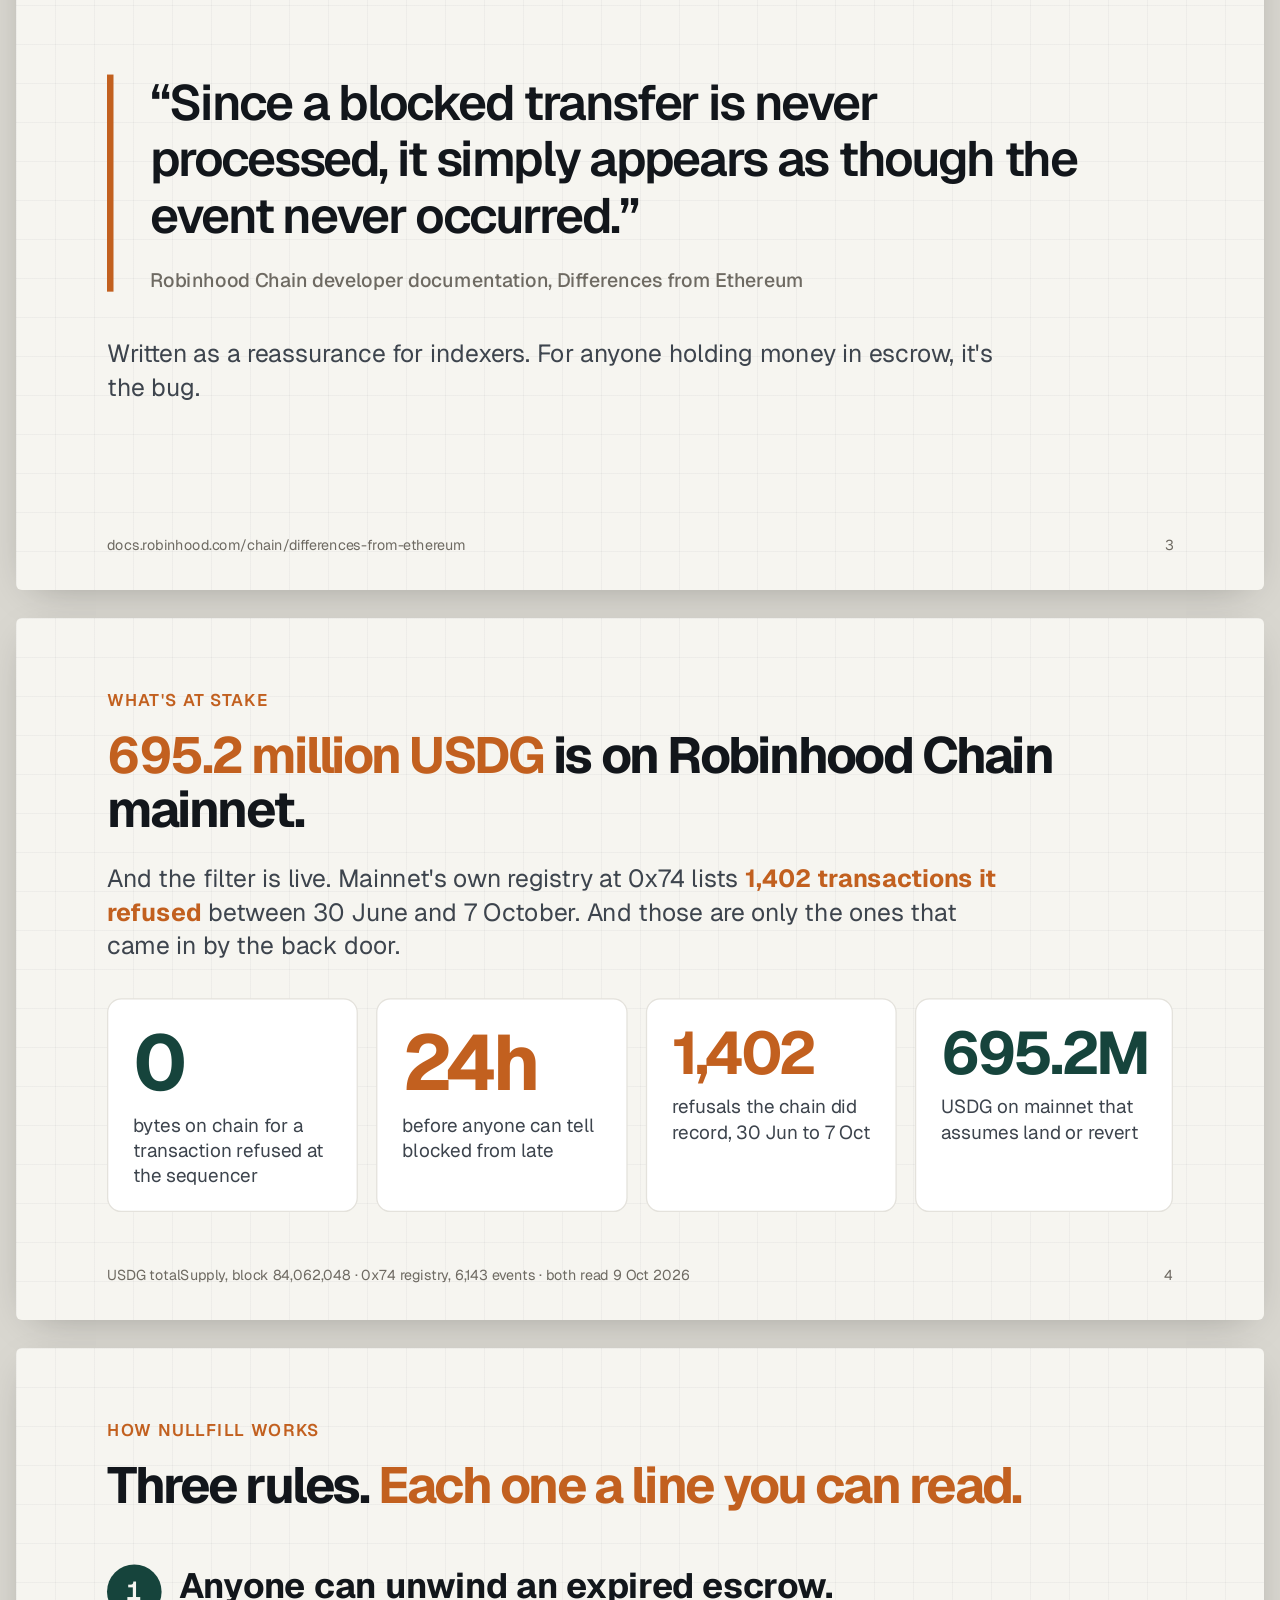
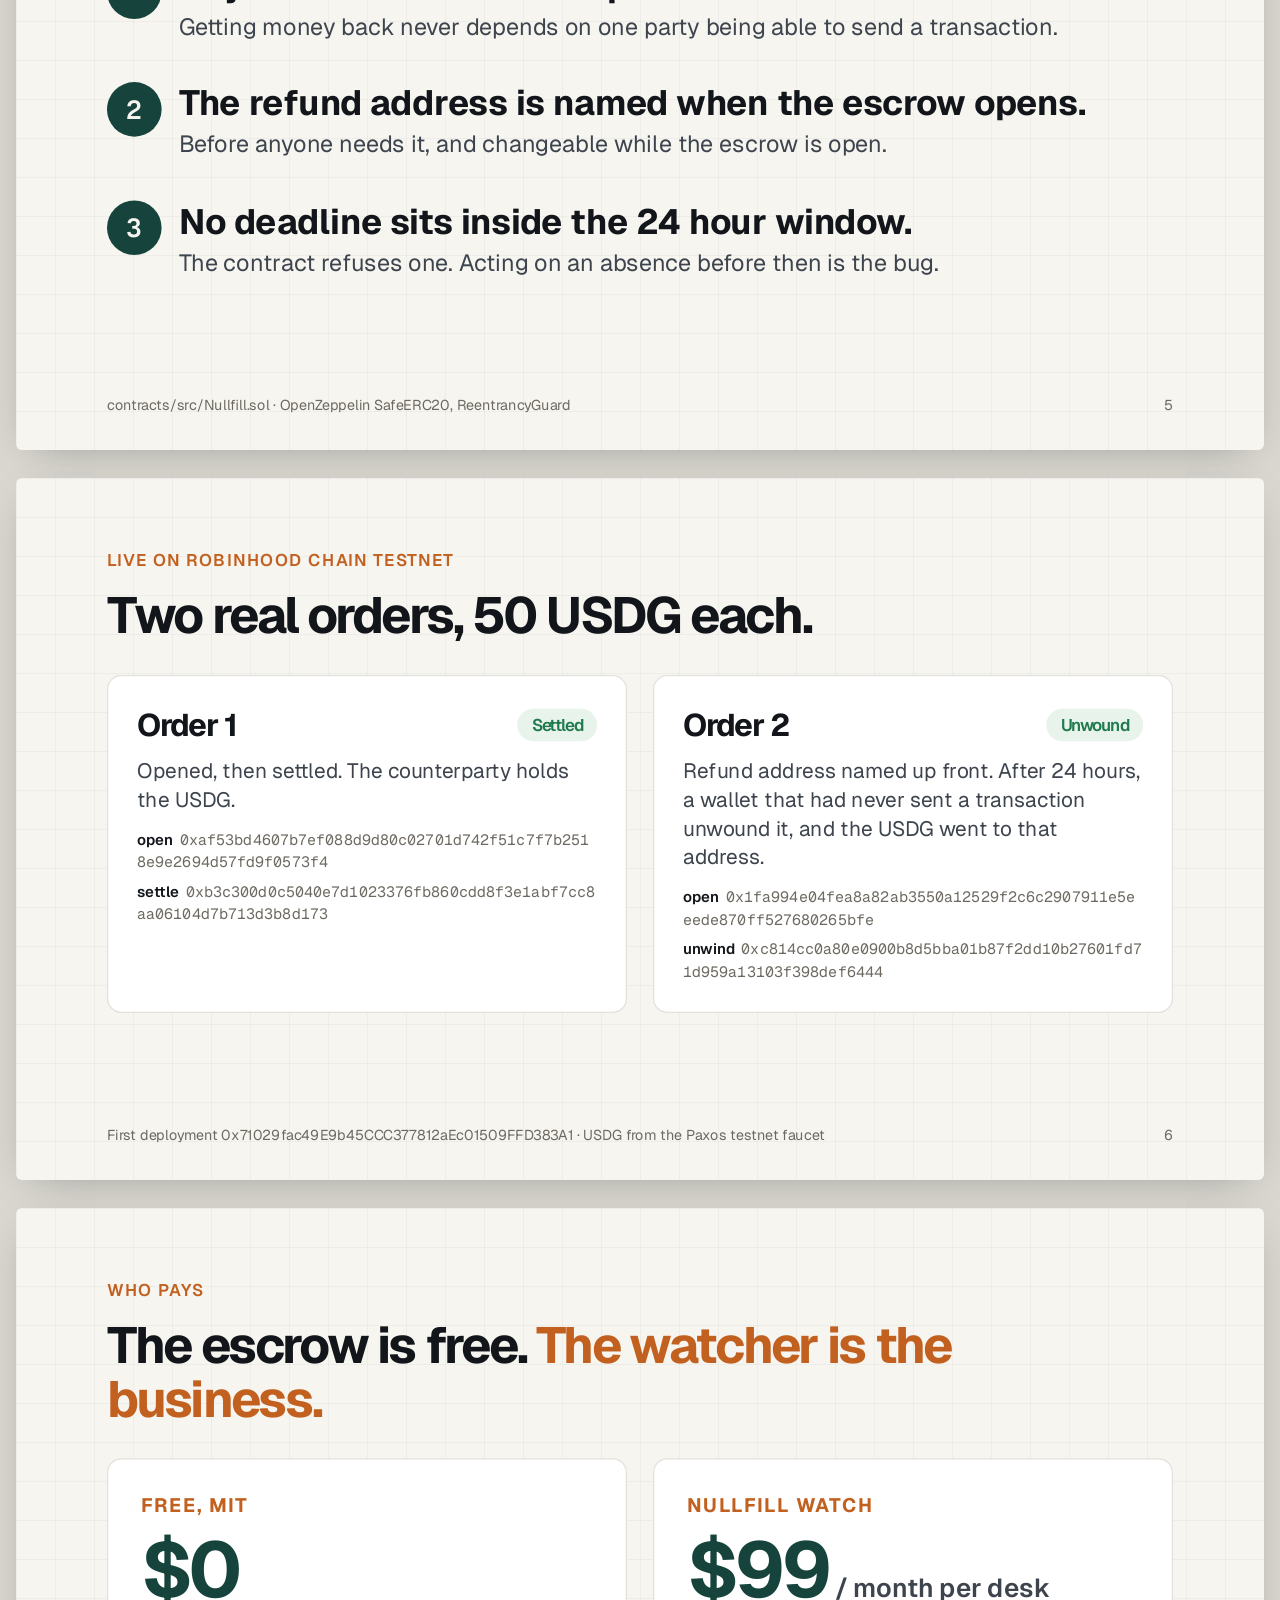
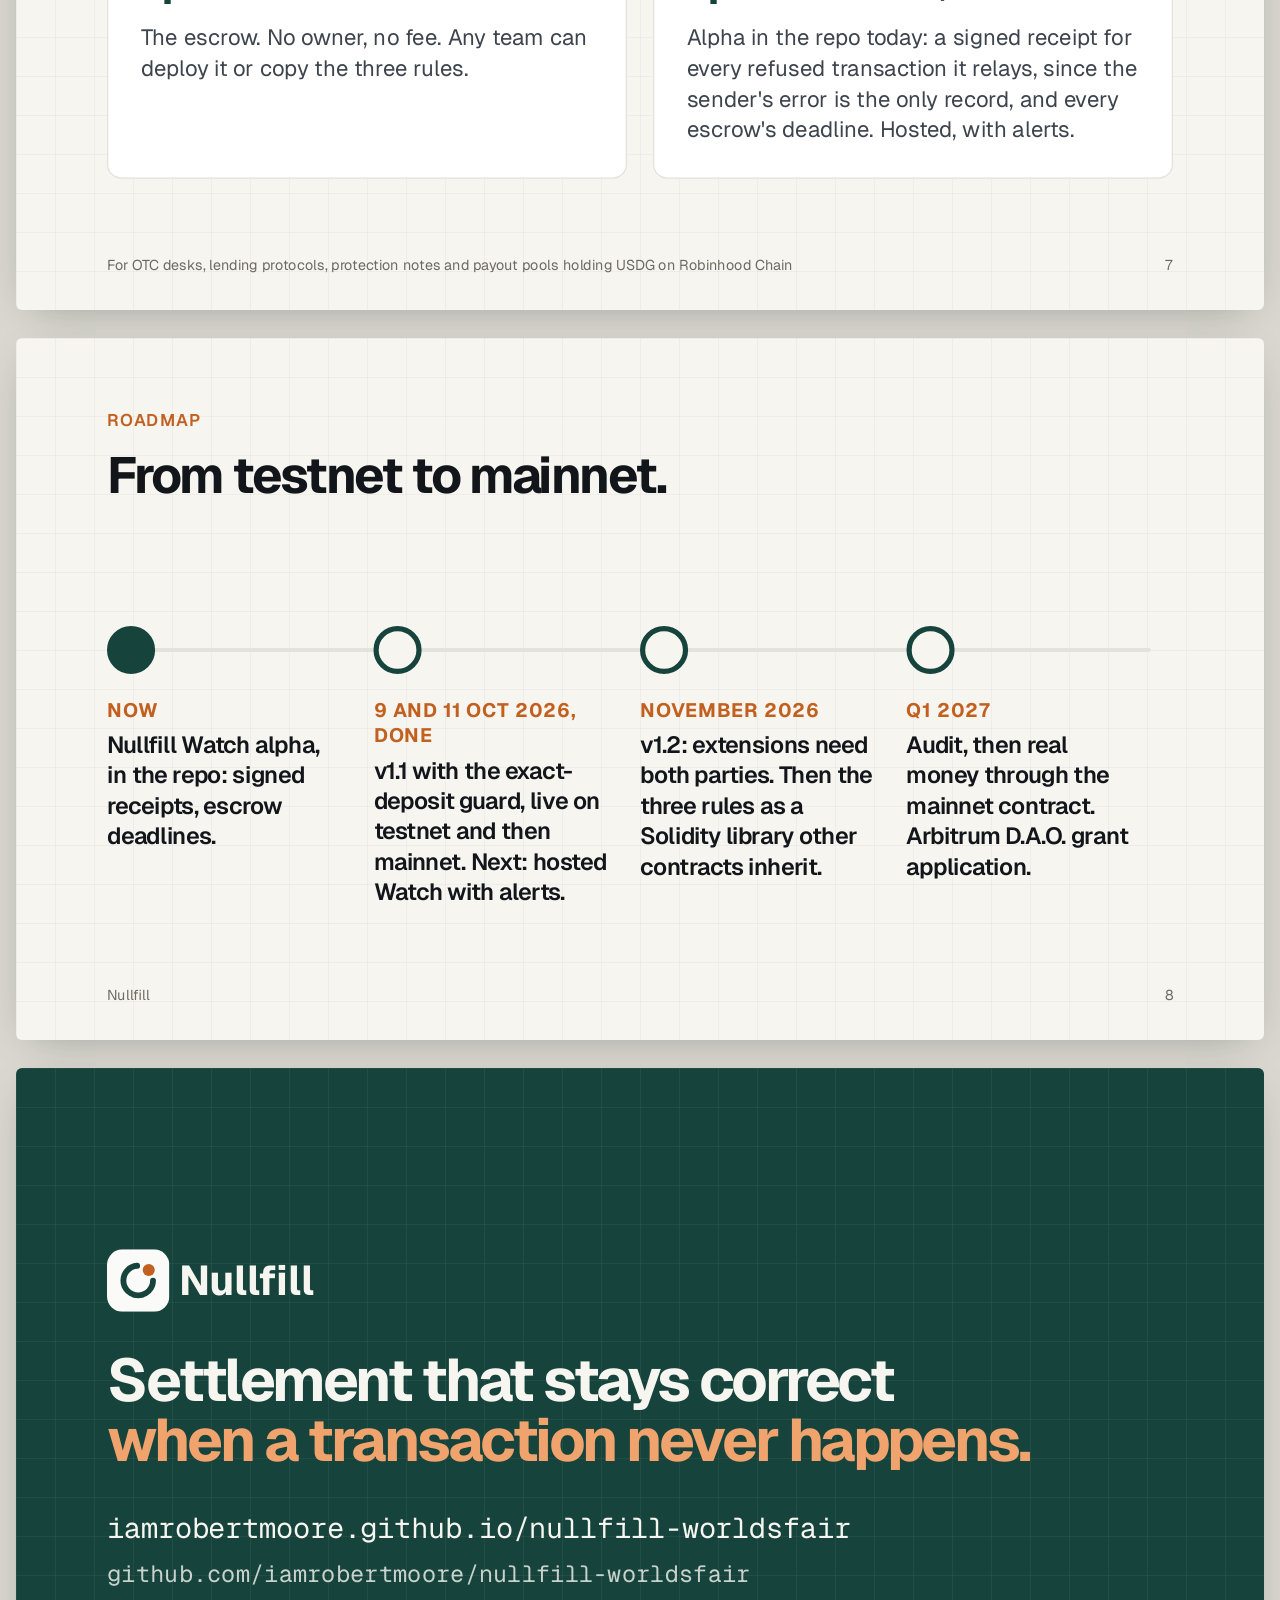
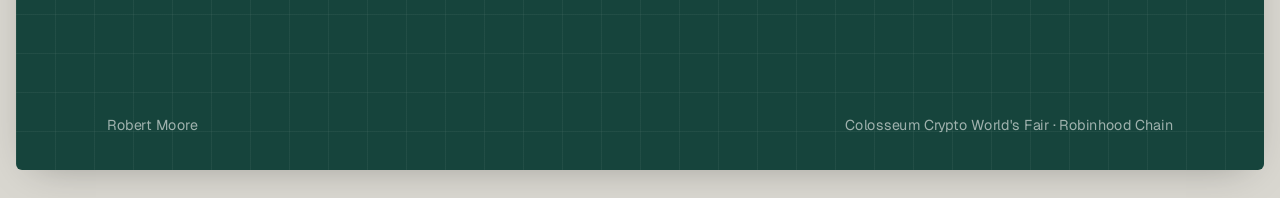
==== commit 86ca1d3d: "Disclose that either party can extend; v1.2 on the roadmap; consistent figures, test-count wording a" ====
--- a/web/deck/index.html
+++ b/web/deck/index.html
@@ -186,7 +186,7 @@
     <div class="card"><h3>Free, MIT</h3><div class="price">$0</div>
       <p>The escrow. No owner, no fee. Any team can deploy it or copy the three rules.</p></div>
     <div class="card"><h3>Nullfill Watch</h3><div class="price">$99<span> / month per desk</span></div>
-      <p>Alpha in the repo today: a signed receipt for every refused transaction, since the sender's error is the only record, and every escrow's deadline. Hosted, with alerts.</p></div>
+      <p>Alpha in the repo today: a signed receipt for every refused transaction it relays, since the sender's error is the only record, and every escrow's deadline. Hosted, with alerts.</p></div>
   </div>
   <div class="foot"><span>For OTC desks, lending protocols, protection notes and payout pools holding USDG on Robinhood Chain</span><span>7</span></div>
 </section></div>
@@ -197,9 +197,9 @@
   <h2>From testnet to mainnet.</h2>
   <div class="road">
     <div class="step"><div class="dot"></div><div class="when">Now</div><div class="what">Nullfill Watch alpha, in the repo: signed receipts, escrow deadlines.</div></div>
-    <div class="step"><div class="dot"></div><div class="when">9 Oct 2026, done</div><div class="what">v1.1 live with the exact-deposit guard. Next: hosted Watch with alerts.</div></div>
-    <div class="step"><div class="dot"></div><div class="when">November 2026</div><div class="what">The three rules as a Solidity library other contracts inherit.</div></div>
-    <div class="step"><div class="dot"></div><div class="when">Q1 2027</div><div class="what">Audit, Robinhood Chain mainnet, Arbitrum D.A.O. grant application.</div></div>
+    <div class="step"><div class="dot"></div><div class="when">9 and 11 Oct 2026, done</div><div class="what">v1.1 with the exact-deposit guard, live on testnet and then mainnet. Next: hosted Watch with alerts.</div></div>
+    <div class="step"><div class="dot"></div><div class="when">November 2026</div><div class="what">v1.2: extensions need both parties. Then the three rules as a Solidity library other contracts inherit.</div></div>
+    <div class="step"><div class="dot"></div><div class="when">Q1 2027</div><div class="what">Audit, then real money through the mainnet contract. Arbitrum D.A.O. grant application.</div></div>
   </div>
   <div class="foot"><span>Nullfill</span><span>8</span></div>
 </section></div>
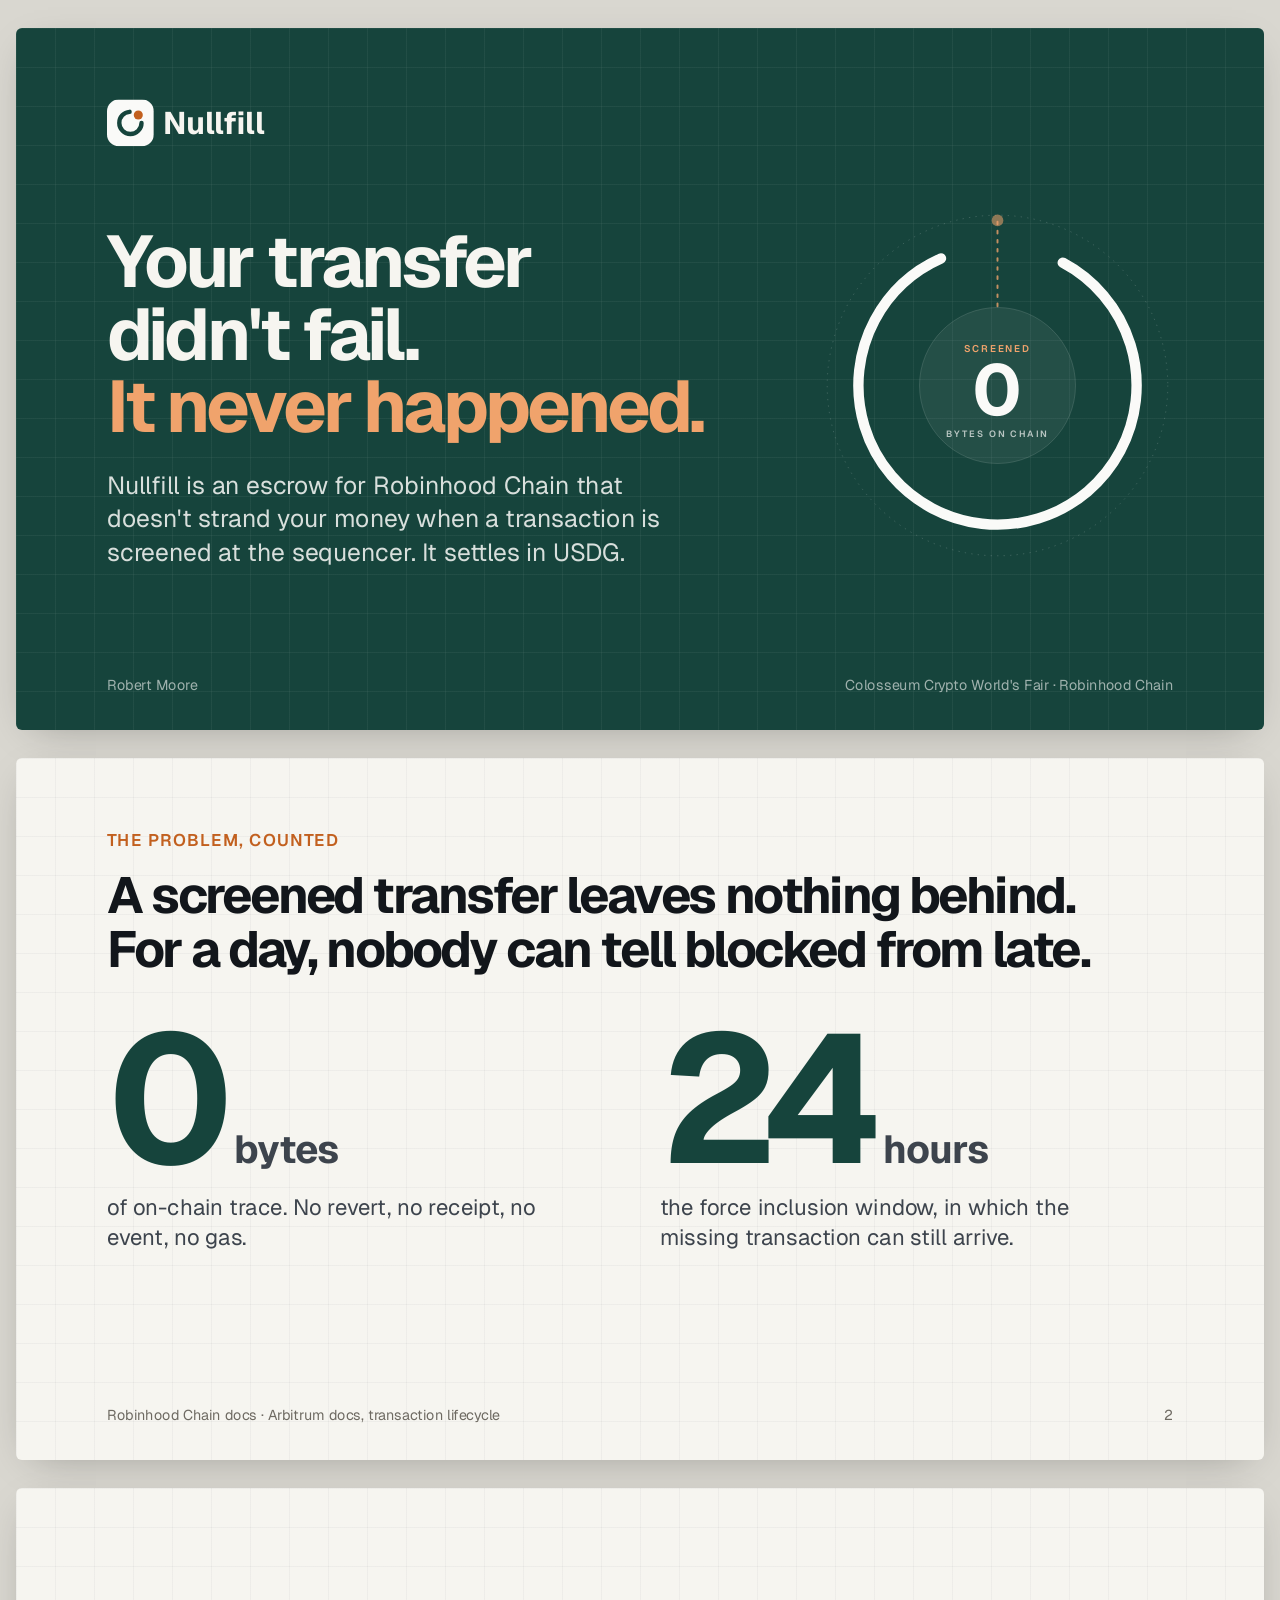
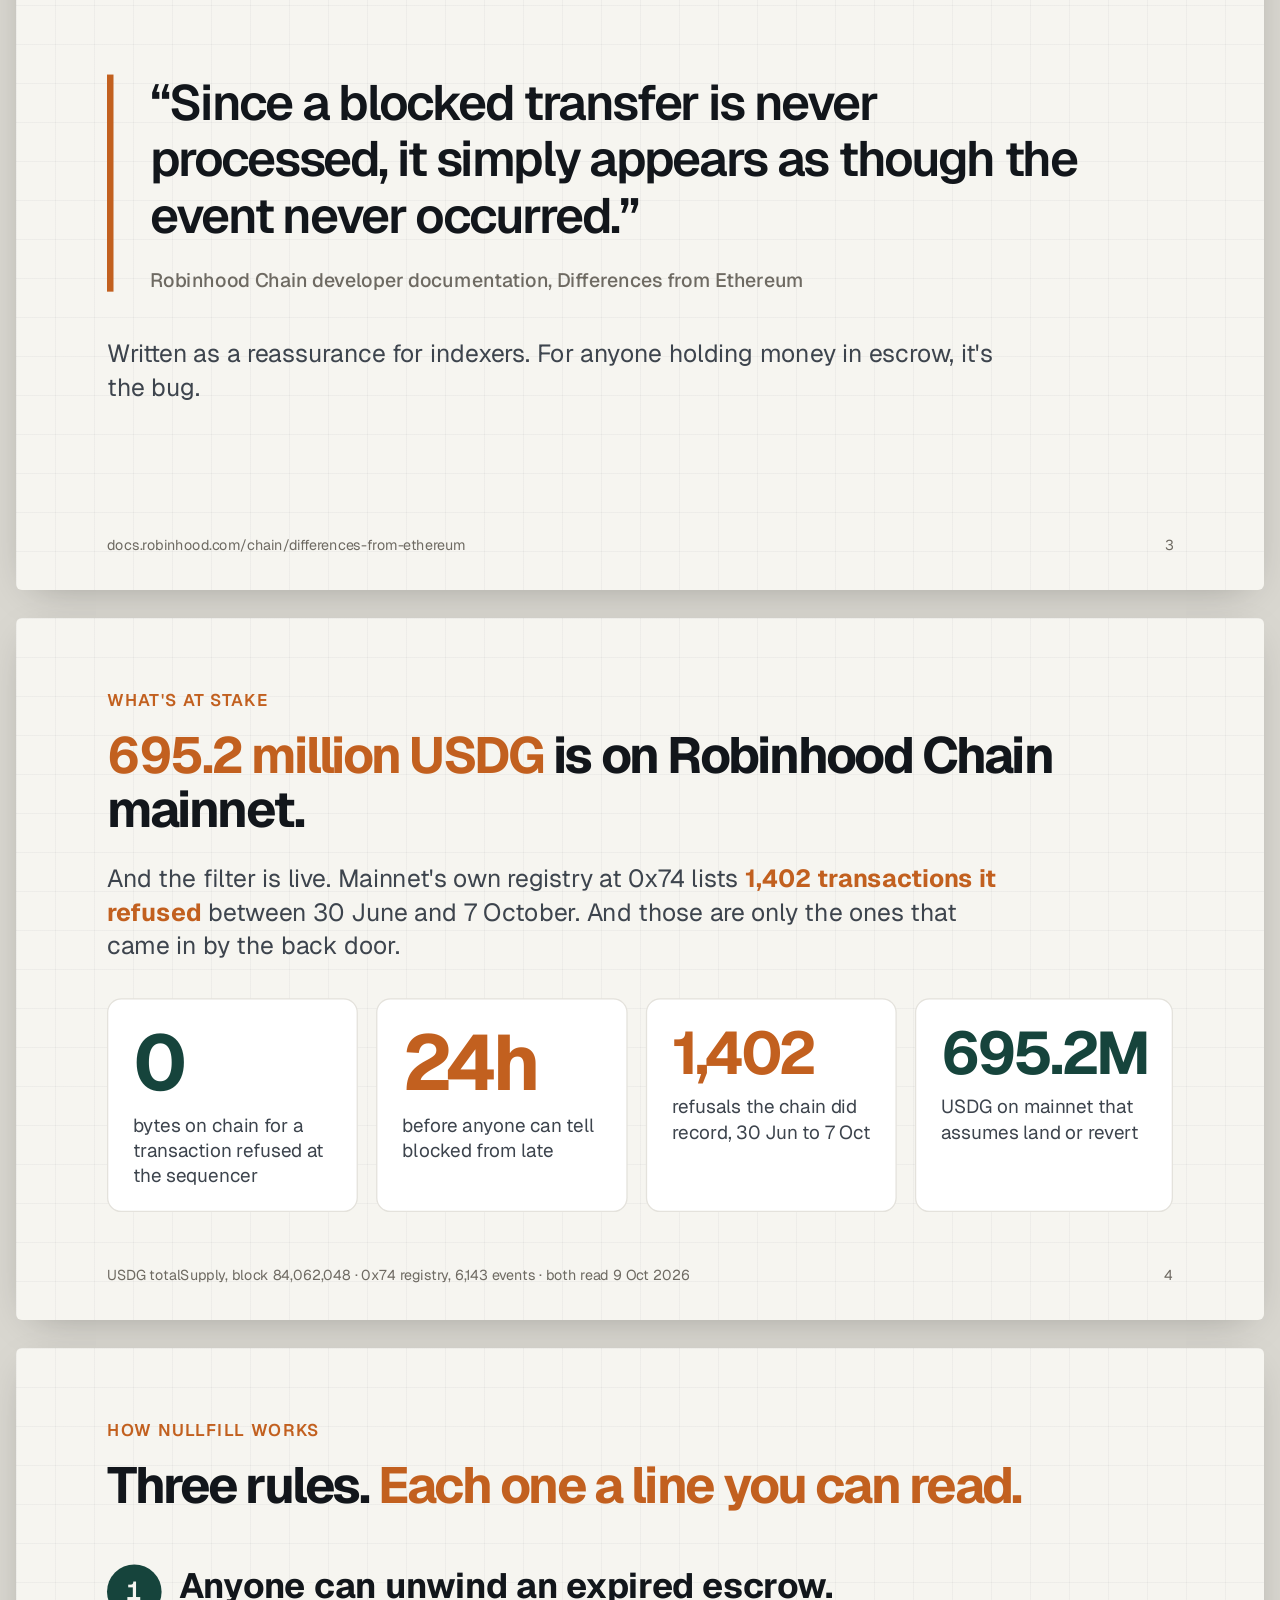
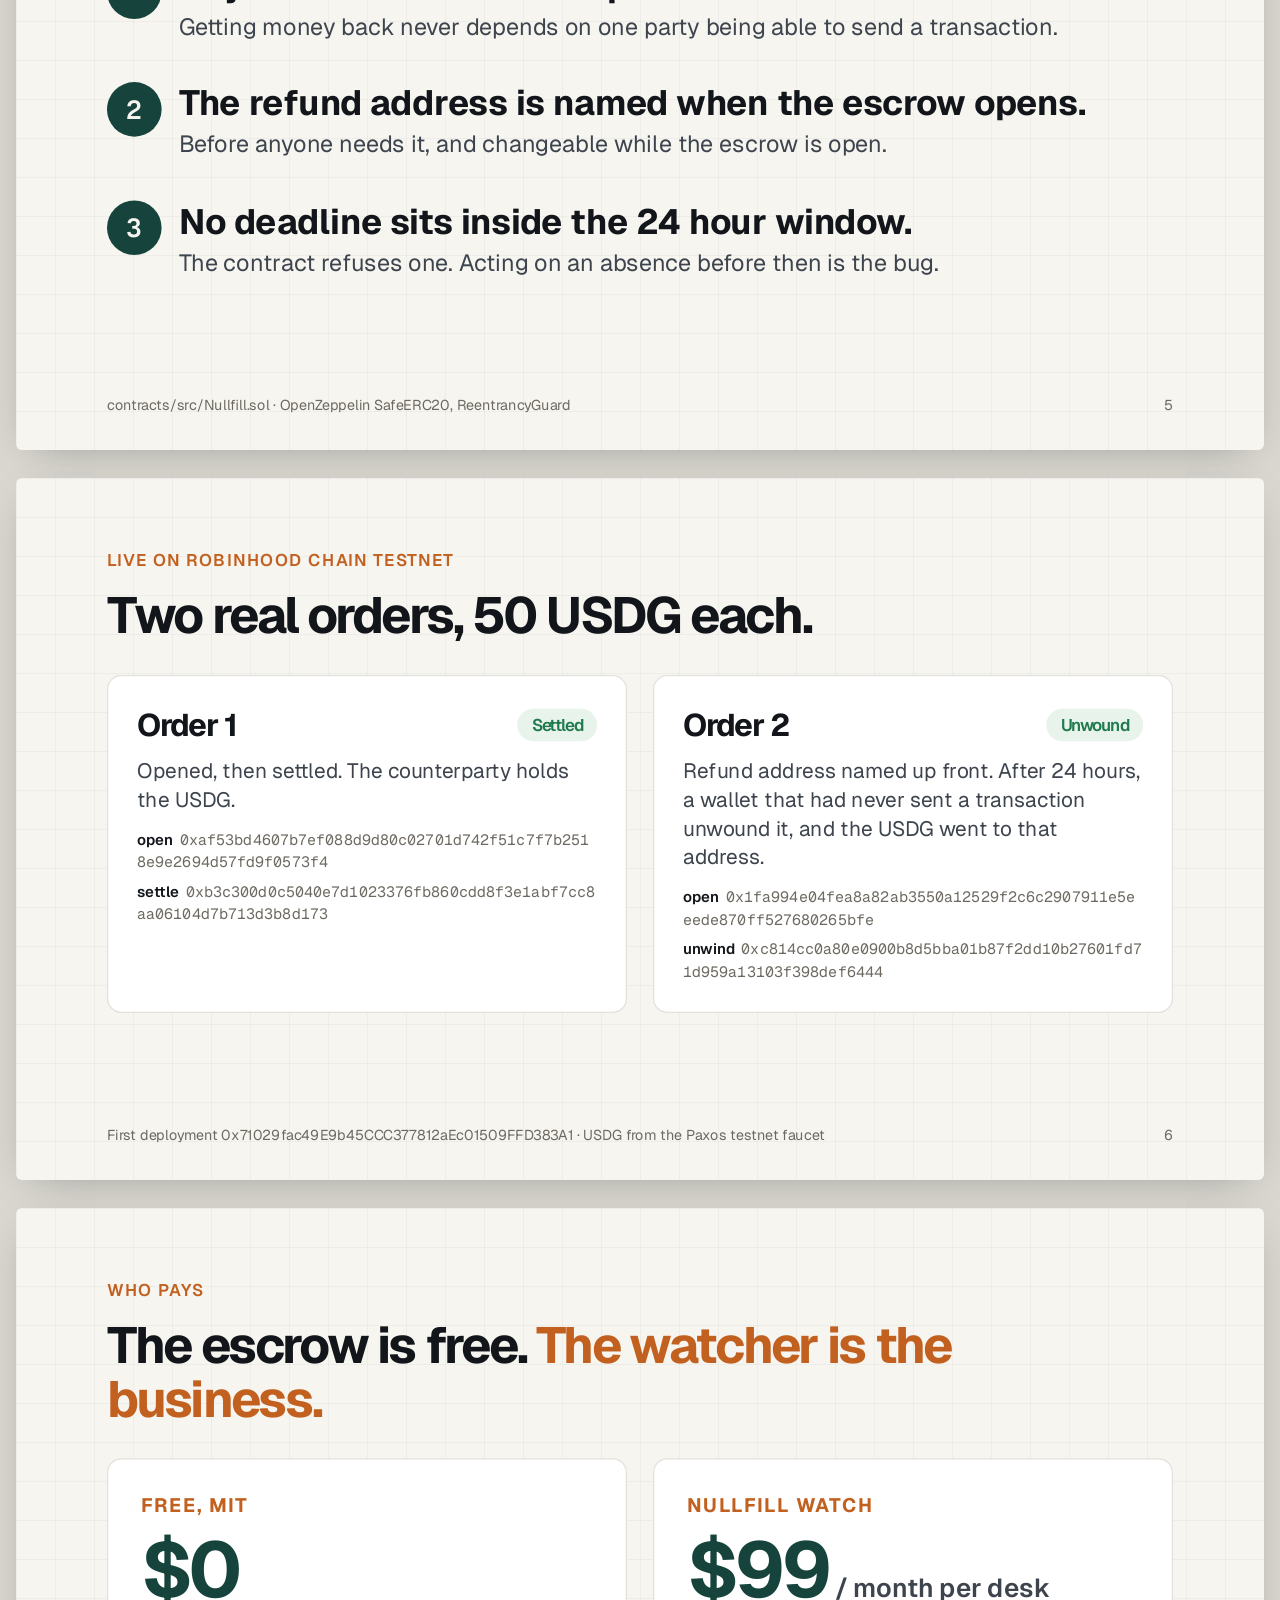
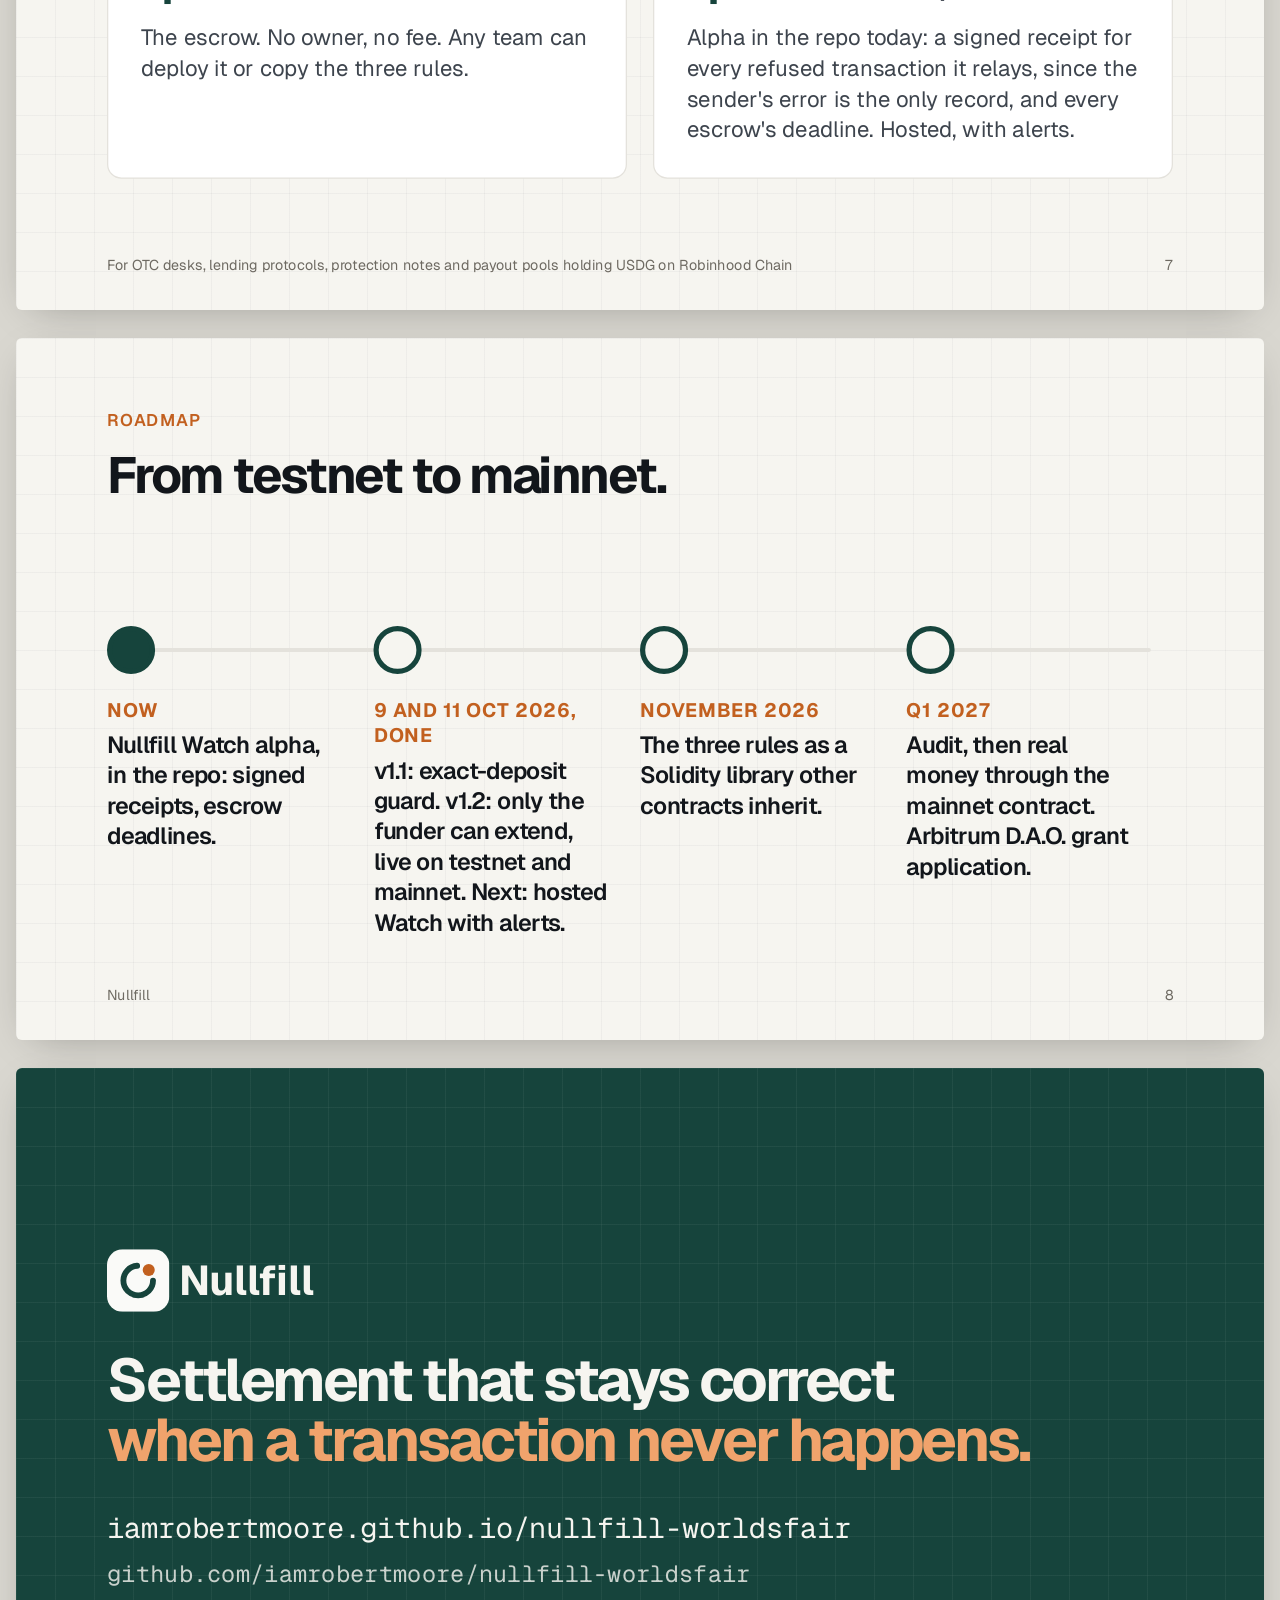
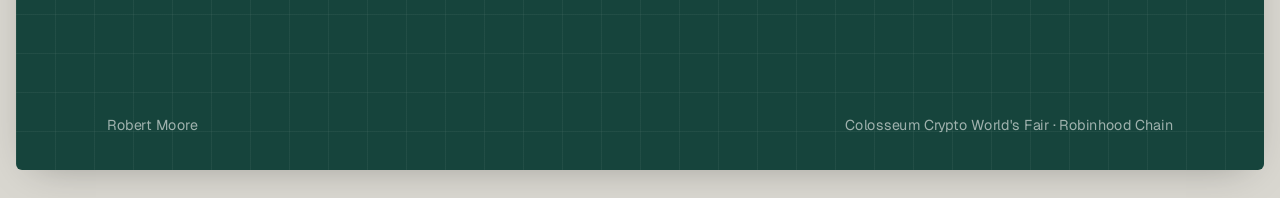
==== commit 2d6bb407: "v1.2: only the funder can extend a deadline, so a beneficiary cannot hold off a refund; deployed and" ====
--- a/web/deck/index.html
+++ b/web/deck/index.html
@@ -197,8 +197,8 @@
   <h2>From testnet to mainnet.</h2>
   <div class="road">
     <div class="step"><div class="dot"></div><div class="when">Now</div><div class="what">Nullfill Watch alpha, in the repo: signed receipts, escrow deadlines.</div></div>
-    <div class="step"><div class="dot"></div><div class="when">9 and 11 Oct 2026, done</div><div class="what">v1.1 with the exact-deposit guard, live on testnet and then mainnet. Next: hosted Watch with alerts.</div></div>
-    <div class="step"><div class="dot"></div><div class="when">November 2026</div><div class="what">v1.2: extensions need both parties. Then the three rules as a Solidity library other contracts inherit.</div></div>
+    <div class="step"><div class="dot"></div><div class="when">9 and 11 Oct 2026, done</div><div class="what">v1.1: exact-deposit guard. v1.2: only the funder can extend, live on testnet and mainnet. Next: hosted Watch with alerts.</div></div>
+    <div class="step"><div class="dot"></div><div class="when">November 2026</div><div class="what">The three rules as a Solidity library other contracts inherit.</div></div>
     <div class="step"><div class="dot"></div><div class="when">Q1 2027</div><div class="what">Audit, then real money through the mainnet contract. Arbitrum D.A.O. grant application.</div></div>
   </div>
   <div class="foot"><span>Nullfill</span><span>8</span></div>
